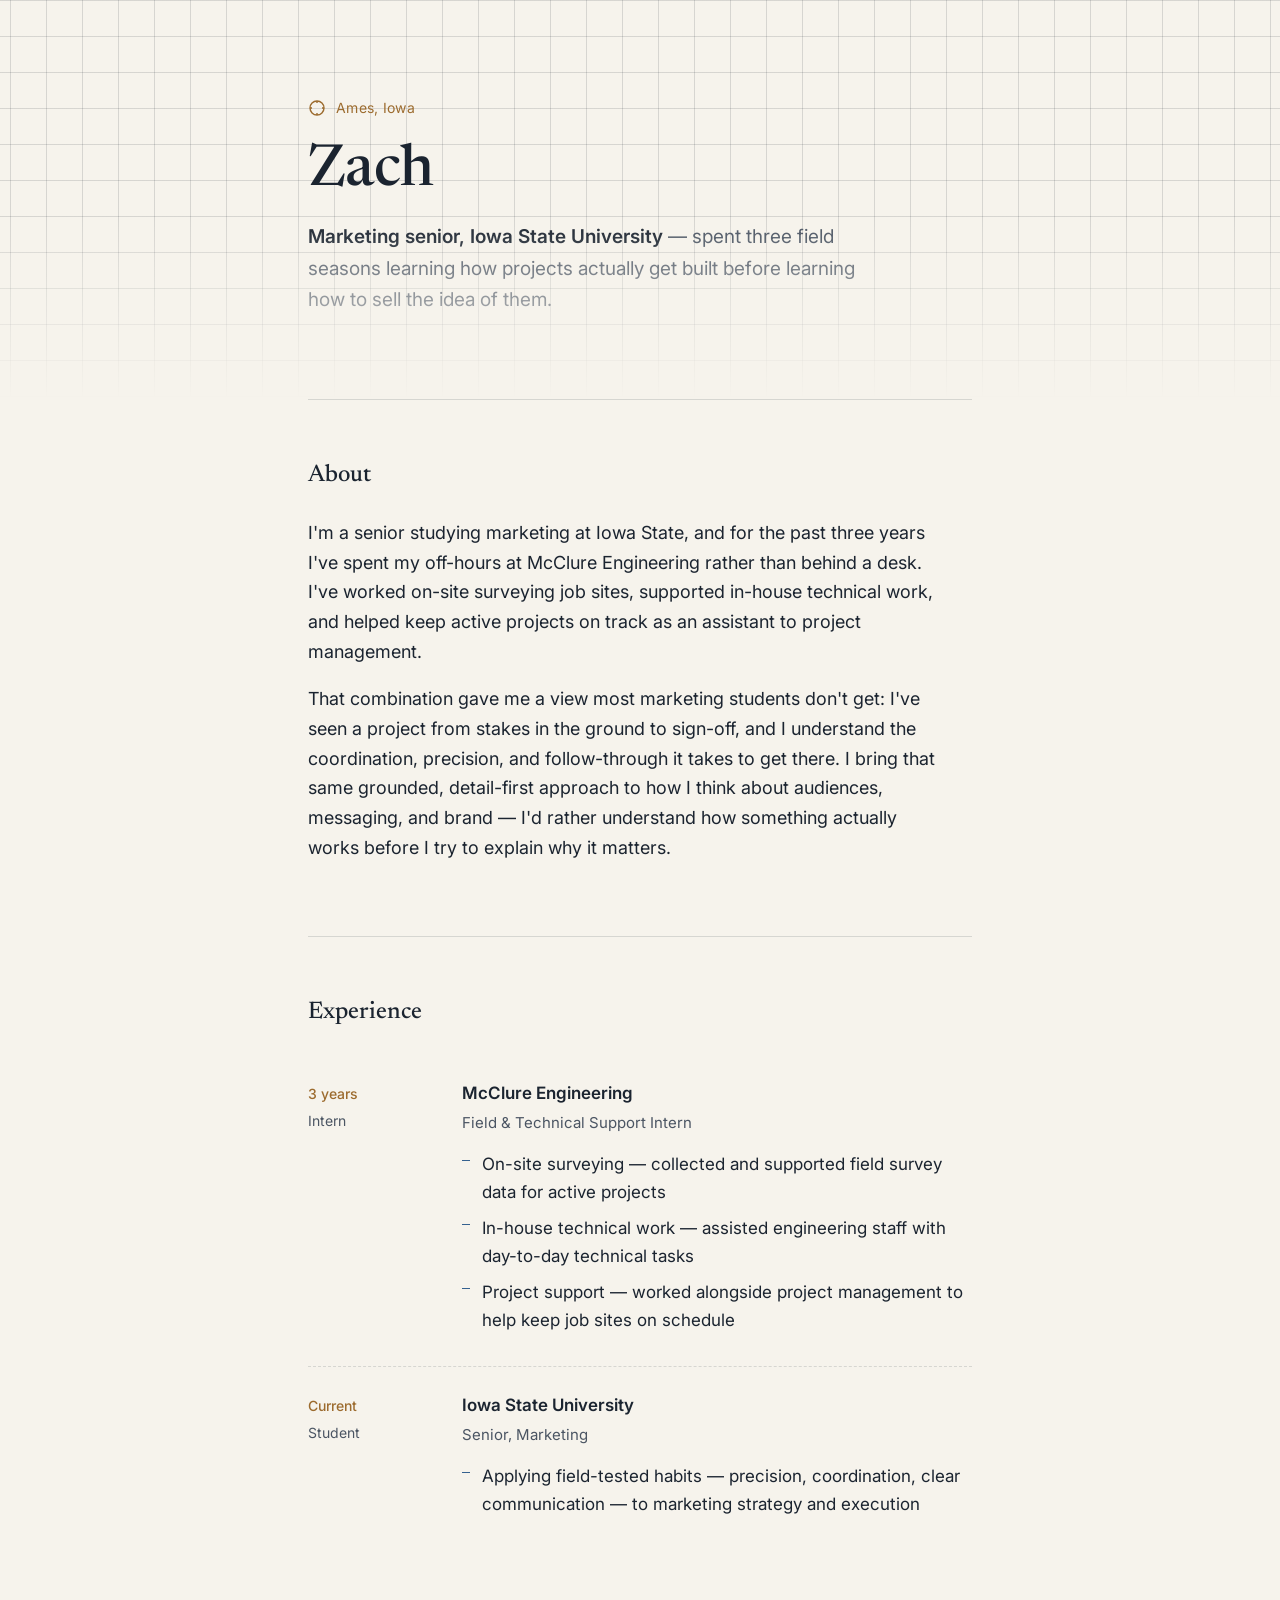
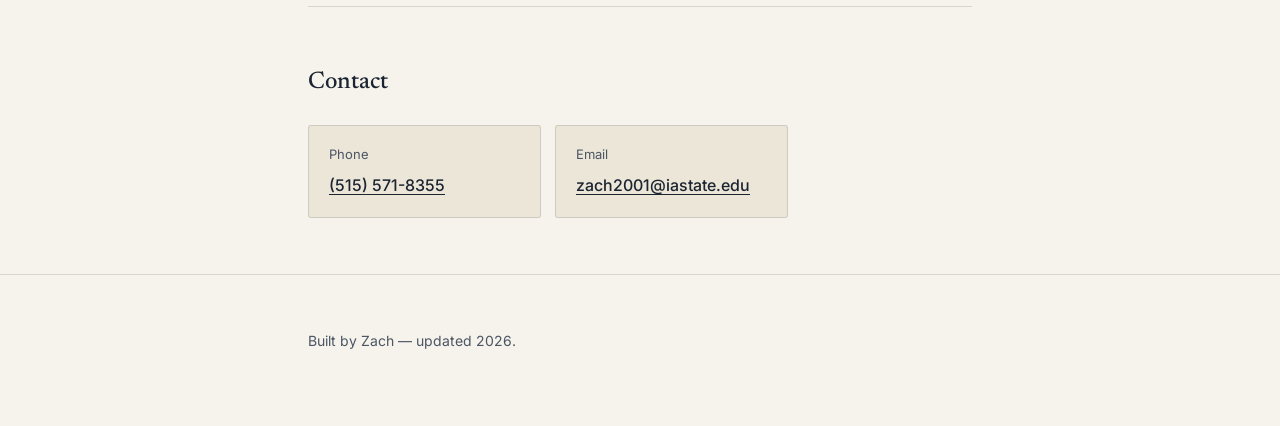
==== index.html @ 4a87618b "Rename Website to index.html" ====
<!DOCTYPE html>
<html lang="en">
<head>
<meta charset="UTF-8">
<meta name="viewport" content="width=device-width, initial-scale=1.0">
<title>Zach — Marketing, Iowa State University</title>
<link rel="preconnect" href="https://fonts.googleapis.com">
<link rel="preconnect" href="https://fonts.gstatic.com" crossorigin>
<link href="https://fonts.googleapis.com/css2?family=Newsreader:ital,opsz,wght@0,6..72,400;0,6..72,500;0,6..72,600;1,6..72,400&family=Inter:wght@400;500;600&display=swap" rel="stylesheet">
<style>
  :root {
    --paper: #F6F3EC;
    --panel: #ECE6D8;
    --ink: #1B2430;
    --ink-soft: #4B5563;
    --line: #35618F;
    --brass: #9C6B2E;
    --rule: rgba(27, 36, 48, 0.14);
  }

  * { box-sizing: border-box; }

  html { scroll-behavior: smooth; }

  body {
    margin: 0;
    background: var(--paper);
    color: var(--ink);
    font-family: 'Inter', -apple-system, sans-serif;
    font-size: 17px;
    line-height: 1.65;
    -webkit-font-smoothing: antialiased;
  }

  a { color: var(--line); text-decoration-thickness: 1px; text-underline-offset: 3px; }
  a:hover { color: var(--brass); }
  a:focus-visible, button:focus-visible { outline: 2px solid var(--line); outline-offset: 3px; }

  .wrap {
    max-width: 720px;
    margin: 0 auto;
    padding: 0 28px;
  }

  /* ---------- Hero ---------- */
  header.hero {
    position: relative;
    background-image:
      linear-gradient(var(--rule) 1px, transparent 1px),
      linear-gradient(90deg, var(--rule) 1px, transparent 1px);
    background-size: 36px 36px;
    background-position: center top;
    -webkit-mask-image: linear-gradient(to bottom, black 55%, transparent 100%);
            mask-image: linear-gradient(to bottom, black 55%, transparent 100%);
  }

  .hero-content {
    max-width: 720px;
    margin: 0 auto;
    padding: 96px 28px 84px;
    position: relative;
  }

  .eyebrow-mark {
    display: flex;
    align-items: center;
    gap: 10px;
    font-size: 14px;
    color: var(--brass);
    margin-bottom: 22px;
    letter-spacing: 0.02em;
  }

  .eyebrow-mark svg { flex-shrink: 0; }

  h1 {
    font-family: 'Newsreader', Georgia, serif;
    font-weight: 500;
    font-size: clamp(2.6rem, 6vw, 3.6rem);
    line-height: 1.08;
    margin: 0 0 18px;
    letter-spacing: -0.01em;
  }

  .role-line {
    font-size: 19px;
    color: var(--ink-soft);
    max-width: 46ch;
    margin: 0;
  }

  .role-line strong { color: var(--ink); font-weight: 600; }

  /* ---------- Sections ---------- */
  section { padding: 56px 0; border-top: 1px solid var(--rule); }

  h2 {
    font-family: 'Newsreader', Georgia, serif;
    font-weight: 500;
    font-size: 1.5rem;
    margin: 0 0 22px;
  }

  p.lede {
    font-size: 18px;
    color: var(--ink);
    max-width: 58ch;
  }

  /* ---------- Experience ---------- */
  .role-block {
    display: grid;
    grid-template-columns: 130px 1fr;
    gap: 24px;
    padding: 24px 0;
  }

  .role-block + .role-block { border-top: 1px dashed var(--rule); }

  .role-meta {
    font-size: 14px;
    color: var(--ink-soft);
    padding-top: 3px;
  }

  .role-meta .years { display: block; color: var(--brass); font-weight: 500; margin-bottom: 4px; }

  .role-title { font-weight: 600; font-size: 17px; margin: 0 0 4px; }
  .role-org { color: var(--ink-soft); margin: 0 0 14px; font-size: 15px; }

  .role-list {
    margin: 0;
    padding: 0;
    list-style: none;
  }

  .role-list li {
    position: relative;
    padding-left: 20px;
    margin-bottom: 8px;
    color: var(--ink);
  }

  .role-list li::before {
    content: "";
    position: absolute;
    left: 0;
    top: 10px;
    width: 8px;
    height: 1px;
    background: var(--line);
  }

  @media (max-width: 560px) {
    .role-block { grid-template-columns: 1fr; gap: 6px; }
  }

  /* ---------- Contact ---------- */
  .contact-grid {
    display: grid;
    grid-template-columns: repeat(2, minmax(0, 1fr));
    gap: 14px;
    max-width: 480px;
  }

  .contact-card {
    border: 1px solid var(--rule);
    background: var(--panel);
    padding: 18px 20px;
    border-radius: 3px;
  }

  .contact-card .k {
    display: block;
    font-size: 13px;
    color: var(--ink-soft);
    margin-bottom: 6px;
  }

  .contact-card .v {
    font-size: 16px;
    font-weight: 500;
    color: var(--ink);
    word-break: break-word;
  }

  .contact-card a.v { display: inline-block; }

  @media (max-width: 560px) {
    .contact-grid { grid-template-columns: 1fr; }
  }

  footer {
    padding: 40px 0 60px;
    font-size: 14px;
    color: var(--ink-soft);
    border-top: 1px solid var(--rule);
  }
</style>
</head>
<body>

<header class="hero">
  <div class="hero-content">
    <div class="eyebrow-mark">
      <svg width="18" height="18" viewBox="0 0 18 18" fill="none">
        <circle cx="9" cy="9" r="7" stroke="#9C6B2E" stroke-width="1.4"/>
        <path d="M9 2V4M9 14V16M2 9H4M14 9H16" stroke="#9C6B2E" stroke-width="1.4"/>
      </svg>
      <span>Ames, Iowa</span>
    </div>
    <h1>Zach</h1>
    <p class="role-line"><strong>Marketing senior, Iowa State University</strong> — spent three field seasons learning how projects actually get built before learning how to sell the idea of them.</p>
  </div>
</header>

<div class="wrap">

  <section id="about">
    <h2>About</h2>
    <p class="lede">
      I'm a senior studying marketing at Iowa State, and for the past three years I've spent my off-hours at McClure Engineering rather than behind a desk. I've worked on-site surveying job sites, supported in-house technical work, and helped keep active projects on track as an assistant to project management.
    </p>
    <p class="lede">
      That combination gave me a view most marketing students don't get: I've seen a project from stakes in the ground to sign-off, and I understand the coordination, precision, and follow-through it takes to get there. I bring that same grounded, detail-first approach to how I think about audiences, messaging, and brand — I'd rather understand how something actually works before I try to explain why it matters.
    </p>
  </section>

  <section id="experience">
    <h2>Experience</h2>

    <div class="role-block">
      <div class="role-meta"><span class="years">3 years</span>Intern</div>
      <div>
        <p class="role-title">McClure Engineering</p>
        <p class="role-org">Field &amp; Technical Support Intern</p>
        <ul class="role-list">
          <li>On-site surveying — collected and supported field survey data for active projects</li>
          <li>In-house technical work — assisted engineering staff with day-to-day technical tasks</li>
          <li>Project support — worked alongside project management to help keep job sites on schedule</li>
        </ul>
      </div>
    </div>

    <div class="role-block">
      <div class="role-meta"><span class="years">Current</span>Student</div>
      <div>
        <p class="role-title">Iowa State University</p>
        <p class="role-org">Senior, Marketing</p>
        <ul class="role-list">
          <li>Applying field-tested habits — precision, coordination, clear communication — to marketing strategy and execution</li>
        </ul>
      </div>
    </div>
  </section>

  <section id="contact">
    <h2>Contact</h2>
    <div class="contact-grid">
      <div class="contact-card">
        <span class="k">Phone</span>
        <a class="v" href="tel:+15155718355">(515) 571-8355</a>
      </div>
      <div class="contact-card">
        <span class="k">Email</span>
        <a class="v" href="mailto:zach2001@iastate.edu">zach2001@iastate.edu</a>
      </div>
    </div>
  </section>

</div>

<footer>
  <div class="wrap">
    <p>Built by Zach — updated 2026.</p>
  </div>
</footer>

</body>
</html>
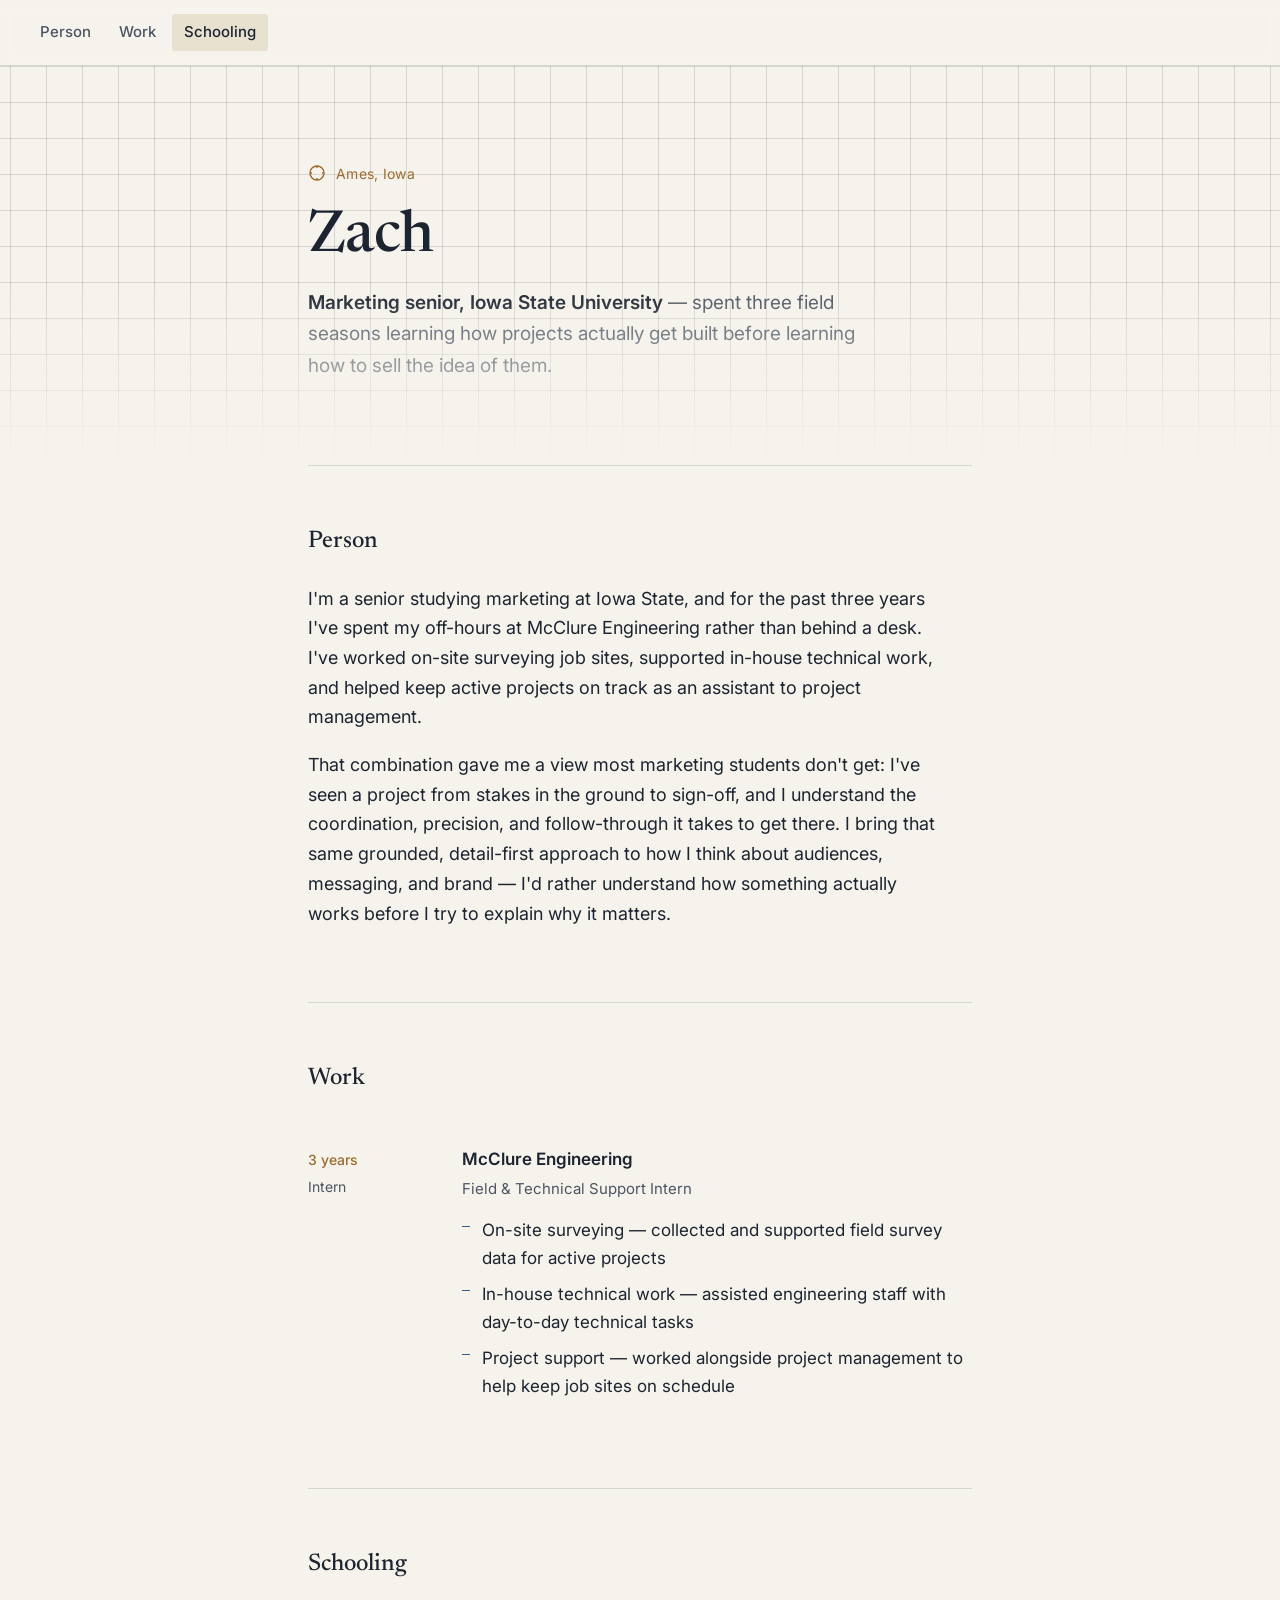
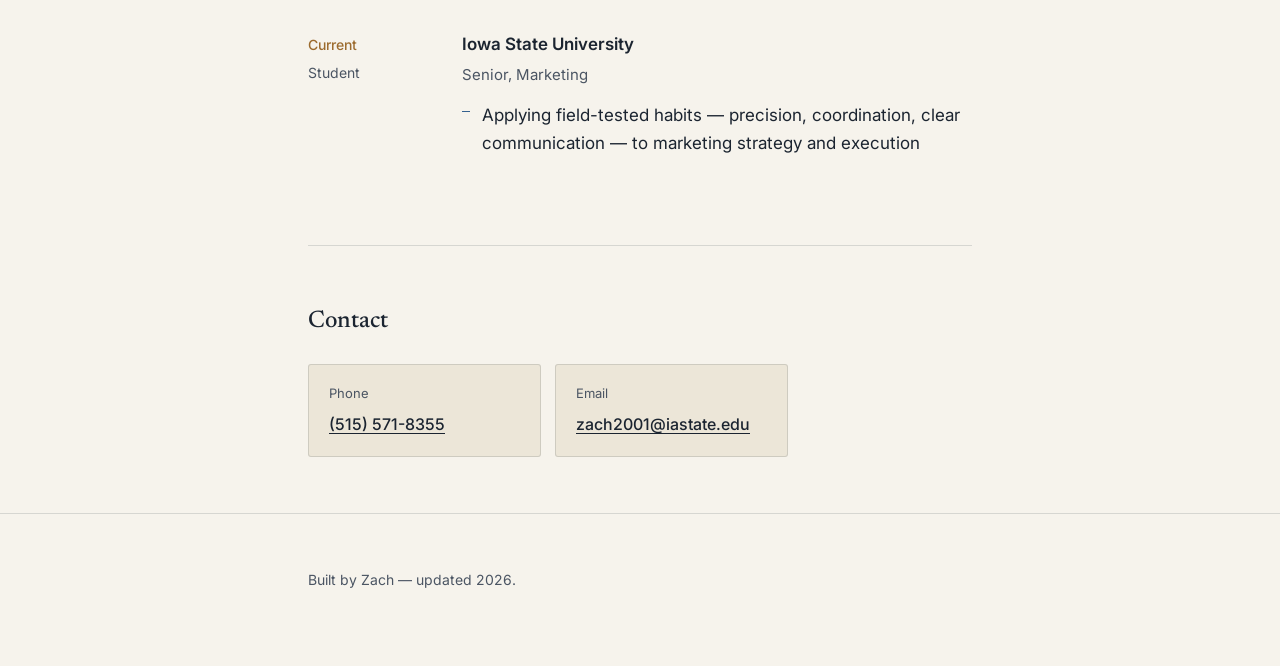
==== commit a1378e1d: "Update index.html" ====
--- a/index.html
+++ b/index.html
@@ -216,8 +216,8 @@
 
 <div class="wrap">
 
-  <section id="about">
-    <h2>About</h2>
+  <section id="person">
+    <h2>Person</h2>
     <p class="lede">
       I'm a senior studying marketing at Iowa State, and for the past three years I've spent my off-hours at McClure Engineering rather than behind a desk. I've worked on-site surveying job sites, supported in-house technical work, and helped keep active projects on track as an assistant to project management.
     </p>
@@ -226,8 +226,8 @@
     </p>
   </section>
 
-  <section id="experience">
-    <h2>Experience</h2>
+  <section id="work">
+    <h2>Work</h2>
 
     <div class="role-block">
       <div class="role-meta"><span class="years">3 years</span>Intern</div>
@@ -241,6 +241,10 @@
         </ul>
       </div>
     </div>
+  </section>
+
+  <section id="schooling">
+    <h2>Schooling</h2>
 
     <div class="role-block">
       <div class="role-meta"><span class="years">Current</span>Student</div>
@@ -276,5 +280,6 @@
   </div>
 </footer>
 
+<script src="nav.js"></script>
 </body>
 </html>
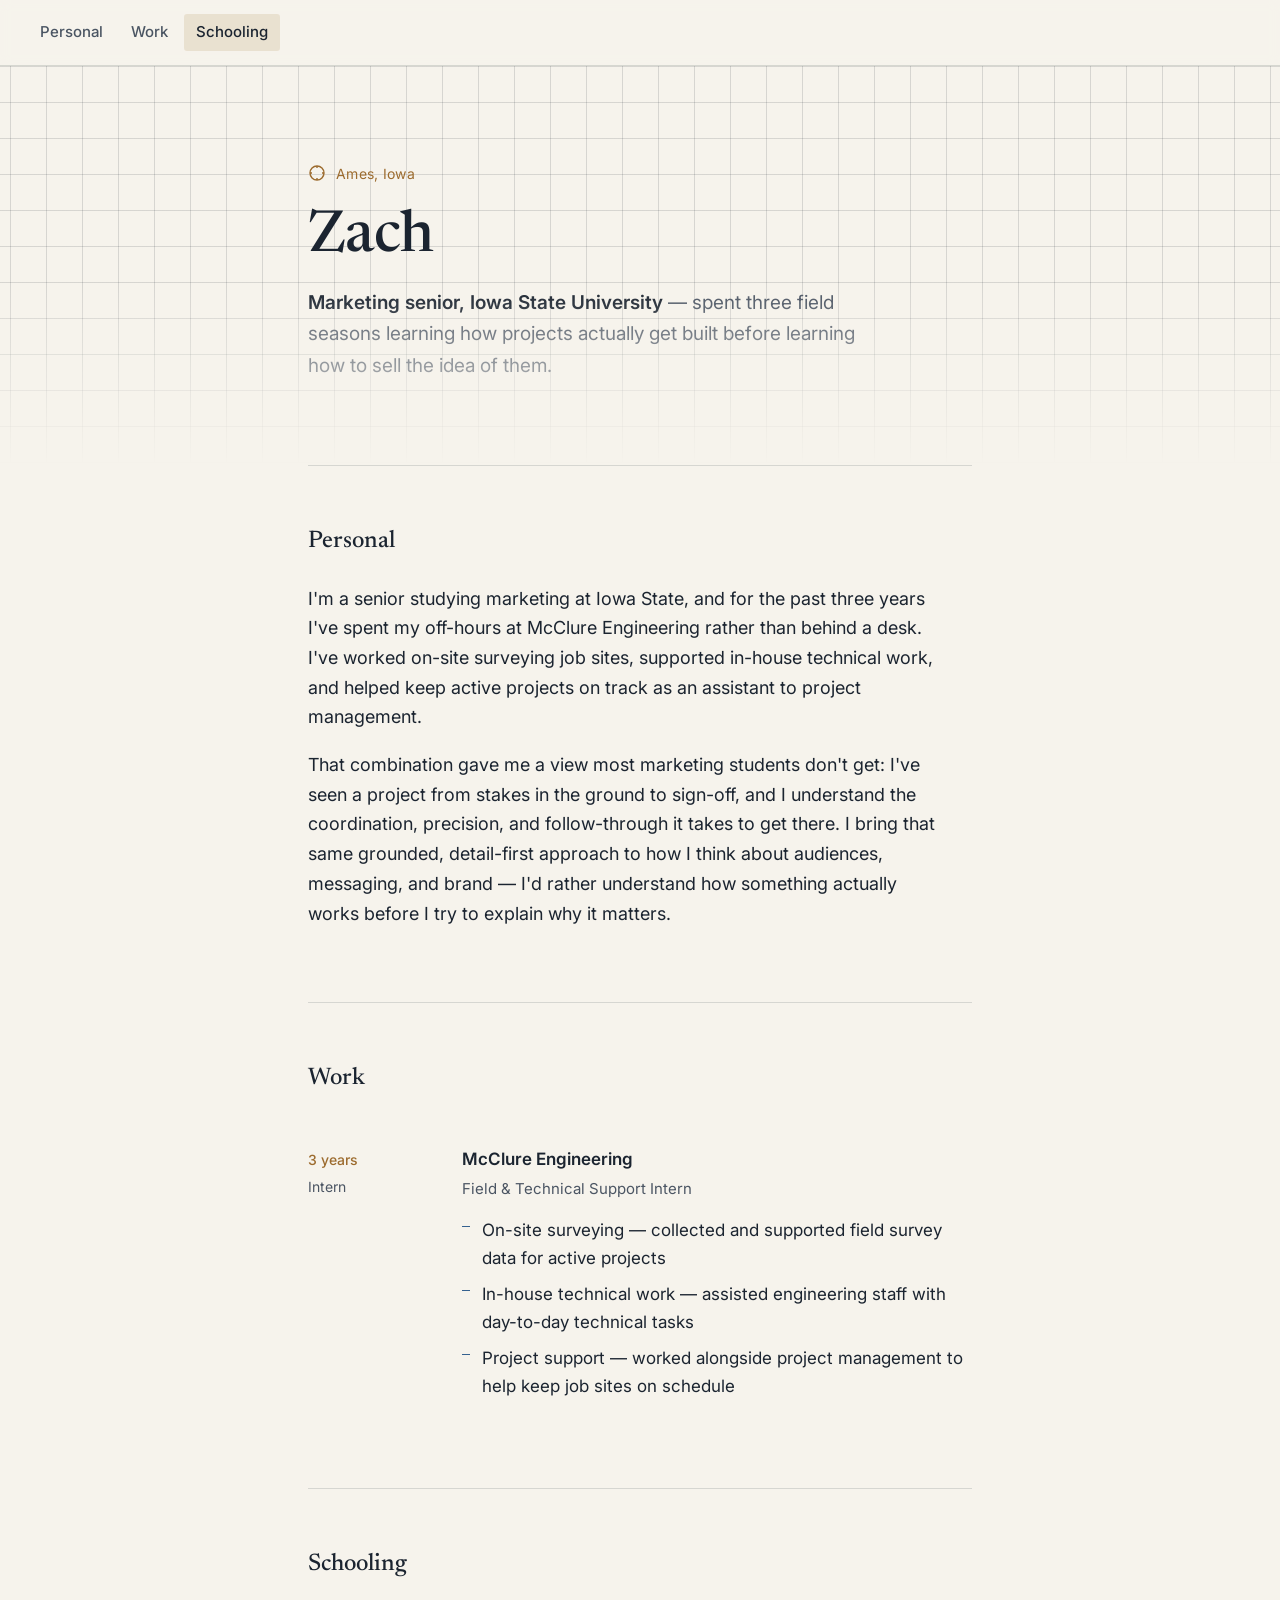
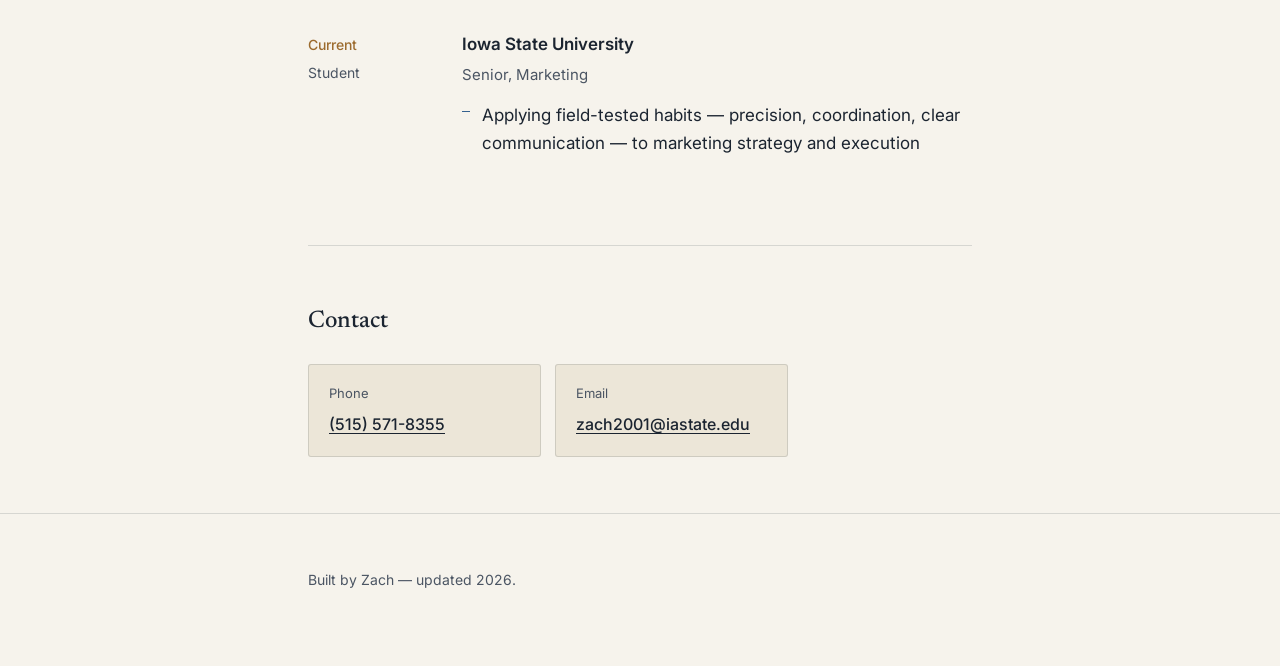
==== commit 3213e37c: "Update index.html" ====
--- a/index.html
+++ b/index.html
@@ -216,8 +216,8 @@
 
 <div class="wrap">
 
-  <section id="person">
-    <h2>Person</h2>
+  <section id="personal">
+    <h2>Personal</h2>
     <p class="lede">
       I'm a senior studying marketing at Iowa State, and for the past three years I've spent my off-hours at McClure Engineering rather than behind a desk. I've worked on-site surveying job sites, supported in-house technical work, and helped keep active projects on track as an assistant to project management.
     </p>
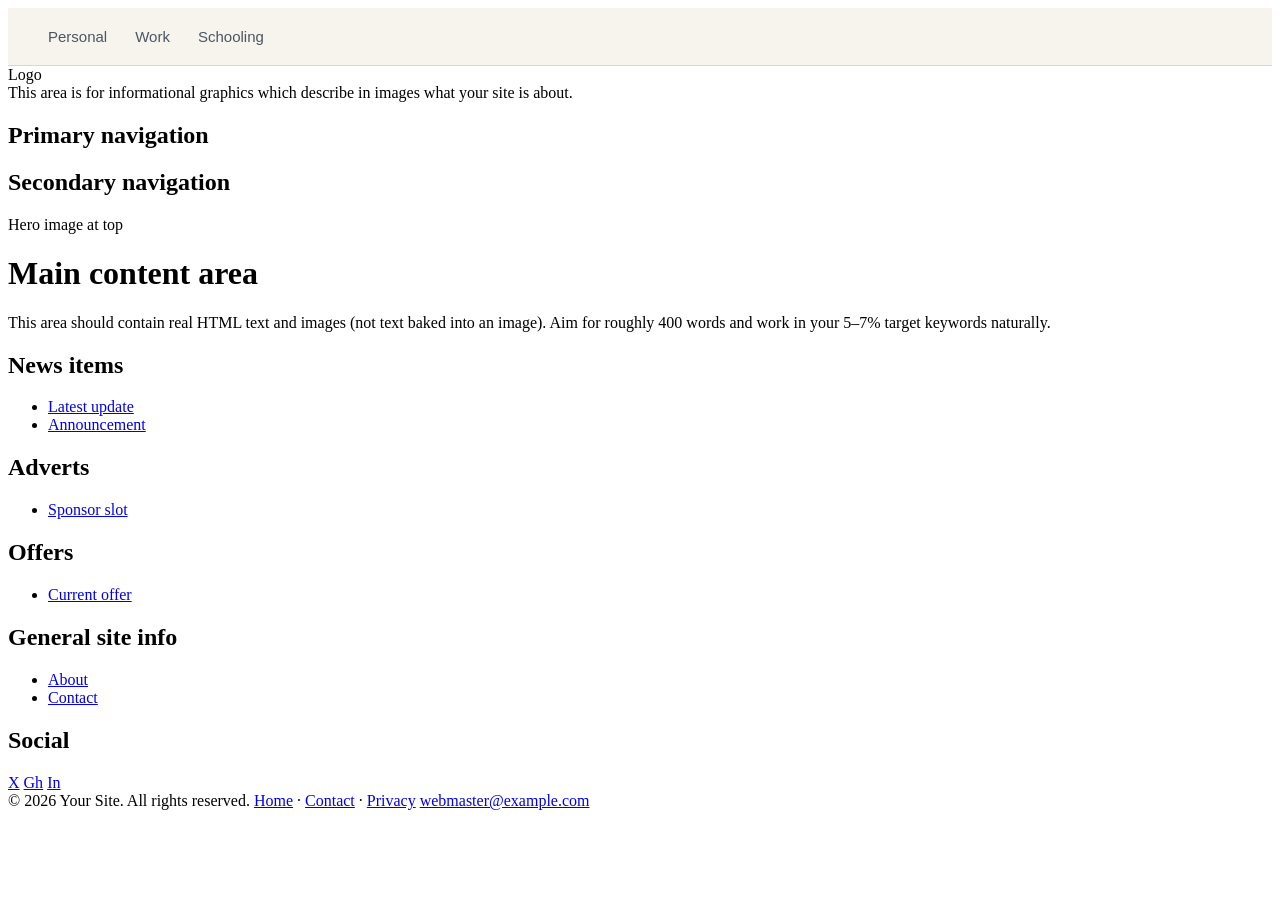
==== commit b2382757: "Update index.html" ====
--- a/index.html
+++ b/index.html
@@ -3,283 +3,90 @@
 <head>
 <meta charset="UTF-8">
 <meta name="viewport" content="width=device-width, initial-scale=1.0">
-<title>Zach — Marketing, Iowa State University</title>
-<link rel="preconnect" href="https://fonts.googleapis.com">
-<link rel="preconnect" href="https://fonts.gstatic.com" crossorigin>
-<link href="https://fonts.googleapis.com/css2?family=Newsreader:ital,opsz,wght@0,6..72,400;0,6..72,500;0,6..72,600;1,6..72,400&family=Inter:wght@400;500;600&display=swap" rel="stylesheet">
-<style>
-  :root {
-    --paper: #F6F3EC;
-    --panel: #ECE6D8;
-    --ink: #1B2430;
-    --ink-soft: #4B5563;
-    --line: #35618F;
-    --brass: #9C6B2E;
-    --rule: rgba(27, 36, 48, 0.14);
-  }
-
-  * { box-sizing: border-box; }
-
-  html { scroll-behavior: smooth; }
-
-  body {
-    margin: 0;
-    background: var(--paper);
-    color: var(--ink);
-    font-family: 'Inter', -apple-system, sans-serif;
-    font-size: 17px;
-    line-height: 1.65;
-    -webkit-font-smoothing: antialiased;
-  }
-
-  a { color: var(--line); text-decoration-thickness: 1px; text-underline-offset: 3px; }
-  a:hover { color: var(--brass); }
-  a:focus-visible, button:focus-visible { outline: 2px solid var(--line); outline-offset: 3px; }
-
-  .wrap {
-    max-width: 720px;
-    margin: 0 auto;
-    padding: 0 28px;
-  }
-
-  /* ---------- Hero ---------- */
-  header.hero {
-    position: relative;
-    background-image:
-      linear-gradient(var(--rule) 1px, transparent 1px),
-      linear-gradient(90deg, var(--rule) 1px, transparent 1px);
-    background-size: 36px 36px;
-    background-position: center top;
-    -webkit-mask-image: linear-gradient(to bottom, black 55%, transparent 100%);
-            mask-image: linear-gradient(to bottom, black 55%, transparent 100%);
-  }
-
-  .hero-content {
-    max-width: 720px;
-    margin: 0 auto;
-    padding: 96px 28px 84px;
-    position: relative;
-  }
-
-  .eyebrow-mark {
-    display: flex;
-    align-items: center;
-    gap: 10px;
-    font-size: 14px;
-    color: var(--brass);
-    margin-bottom: 22px;
-    letter-spacing: 0.02em;
-  }
-
-  .eyebrow-mark svg { flex-shrink: 0; }
-
-  h1 {
-    font-family: 'Newsreader', Georgia, serif;
-    font-weight: 500;
-    font-size: clamp(2.6rem, 6vw, 3.6rem);
-    line-height: 1.08;
-    margin: 0 0 18px;
-    letter-spacing: -0.01em;
-  }
-
-  .role-line {
-    font-size: 19px;
-    color: var(--ink-soft);
-    max-width: 46ch;
-    margin: 0;
-  }
-
-  .role-line strong { color: var(--ink); font-weight: 600; }
-
-  /* ---------- Sections ---------- */
-  section { padding: 56px 0; border-top: 1px solid var(--rule); }
-
-  h2 {
-    font-family: 'Newsreader', Georgia, serif;
-    font-weight: 500;
-    font-size: 1.5rem;
-    margin: 0 0 22px;
-  }
-
-  p.lede {
-    font-size: 18px;
-    color: var(--ink);
-    max-width: 58ch;
-  }
-
-  /* ---------- Experience ---------- */
-  .role-block {
-    display: grid;
-    grid-template-columns: 130px 1fr;
-    gap: 24px;
-    padding: 24px 0;
-  }
-
-  .role-block + .role-block { border-top: 1px dashed var(--rule); }
-
-  .role-meta {
-    font-size: 14px;
-    color: var(--ink-soft);
-    padding-top: 3px;
-  }
-
-  .role-meta .years { display: block; color: var(--brass); font-weight: 500; margin-bottom: 4px; }
-
-  .role-title { font-weight: 600; font-size: 17px; margin: 0 0 4px; }
-  .role-org { color: var(--ink-soft); margin: 0 0 14px; font-size: 15px; }
-
-  .role-list {
-    margin: 0;
-    padding: 0;
-    list-style: none;
-  }
-
-  .role-list li {
-    position: relative;
-    padding-left: 20px;
-    margin-bottom: 8px;
-    color: var(--ink);
-  }
-
-  .role-list li::before {
-    content: "";
-    position: absolute;
-    left: 0;
-    top: 10px;
-    width: 8px;
-    height: 1px;
-    background: var(--line);
-  }
-
-  @media (max-width: 560px) {
-    .role-block { grid-template-columns: 1fr; gap: 6px; }
-  }
-
-  /* ---------- Contact ---------- */
-  .contact-grid {
-    display: grid;
-    grid-template-columns: repeat(2, minmax(0, 1fr));
-    gap: 14px;
-    max-width: 480px;
-  }
-
-  .contact-card {
-    border: 1px solid var(--rule);
-    background: var(--panel);
-    padding: 18px 20px;
-    border-radius: 3px;
-  }
-
-  .contact-card .k {
-    display: block;
-    font-size: 13px;
-    color: var(--ink-soft);
-    margin-bottom: 6px;
-  }
-
-  .contact-card .v {
-    font-size: 16px;
-    font-weight: 500;
-    color: var(--ink);
-    word-break: break-word;
-  }
-
-  .contact-card a.v { display: inline-block; }
-
-  @media (max-width: 560px) {
-    .contact-grid { grid-template-columns: 1fr; }
-  }
-
-  footer {
-    padding: 40px 0 60px;
-    font-size: 14px;
-    color: var(--ink-soft);
-    border-top: 1px solid var(--rule);
-  }
-</style>
+<title>Home</title>
+<link rel="stylesheet" href="style.css">
 </head>
 <body>
 
-<header class="hero">
-  <div class="hero-content">
-    <div class="eyebrow-mark">
-      <svg width="18" height="18" viewBox="0 0 18 18" fill="none">
-        <circle cx="9" cy="9" r="7" stroke="#9C6B2E" stroke-width="1.4"/>
-        <path d="M9 2V4M9 14V16M2 9H4M14 9H16" stroke="#9C6B2E" stroke-width="1.4"/>
-      </svg>
-      <span>Ames, Iowa</span>
+<div class="page-frame">
+  <div class="layout">
+
+    <header class="site-header">
+      <div class="logo">Logo</div>
+      <div class="info-graphic">
+        This area is for informational graphics which describe in images what your site is about.
+      </div>
+    </header>
+
+    <nav class="primary-nav" data-nav="primary" aria-label="Primary"></nav>
+    <nav class="secondary-nav" data-nav="secondary" aria-label="Secondary"></nav>
+
+    <div class="content-row">
+
+      <aside class="nav-rail">
+        <h2>Primary navigation</h2>
+        <nav data-nav="rail-primary" aria-label="Primary, sidebar"></nav>
+        <h2>Secondary navigation</h2>
+        <nav data-nav="rail-secondary" aria-label="Secondary, sidebar"></nav>
+      </aside>
+
+      <main class="main-content">
+        <div class="hero-image">Hero image at top</div>
+        <h1>Main content area</h1>
+        <p>
+          This area should contain real HTML text and images (not text baked
+          into an image). Aim for roughly 400 words and work in your
+          5&ndash;7% target keywords naturally.
+        </p>
+      </main>
+
+      <aside class="sticky-rail">
+        <section>
+          <h2>News items</h2>
+          <ul>
+            <li><a href="#">Latest update</a></li>
+            <li><a href="#">Announcement</a></li>
+          </ul>
+        </section>
+        <section>
+          <h2>Adverts</h2>
+          <ul><li><a href="#">Sponsor slot</a></li></ul>
+        </section>
+        <section>
+          <h2>Offers</h2>
+          <ul><li><a href="#">Current offer</a></li></ul>
+        </section>
+        <section>
+          <h2>General site info</h2>
+          <ul>
+            <li><a href="about.html">About</a></li>
+            <li><a href="contact.html">Contact</a></li>
+          </ul>
+        </section>
+        <section>
+          <h2>Social</h2>
+          <div class="social-icons">
+            <a href="#" aria-label="Twitter/X">X</a>
+            <a href="#" aria-label="GitHub">Gh</a>
+            <a href="#" aria-label="LinkedIn">In</a>
+          </div>
+        </section>
+      </aside>
+
     </div>
-    <h1>Zach</h1>
-    <p class="role-line"><strong>Marketing senior, Iowa State University</strong> — spent three field seasons learning how projects actually get built before learning how to sell the idea of them.</p>
+
+    <footer class="site-footer">
+      <span>&copy; <span id="year"></span> Your Site. All rights reserved.</span>
+      <span><a href="index.html">Home</a> &middot; <a href="contact.html">Contact</a> &middot; <a href="privacy.html">Privacy</a></span>
+      <span><a href="mailto:webmaster@example.com">webmaster@example.com</a></span>
+    </footer>
+
   </div>
-</header>
-
-<div class="wrap">
-
-  <section id="personal">
-    <h2>Personal</h2>
-    <p class="lede">
-      I'm a senior studying marketing at Iowa State, and for the past three years I've spent my off-hours at McClure Engineering rather than behind a desk. I've worked on-site surveying job sites, supported in-house technical work, and helped keep active projects on track as an assistant to project management.
-    </p>
-    <p class="lede">
-      That combination gave me a view most marketing students don't get: I've seen a project from stakes in the ground to sign-off, and I understand the coordination, precision, and follow-through it takes to get there. I bring that same grounded, detail-first approach to how I think about audiences, messaging, and brand — I'd rather understand how something actually works before I try to explain why it matters.
-    </p>
-  </section>
-
-  <section id="work">
-    <h2>Work</h2>
-
-    <div class="role-block">
-      <div class="role-meta"><span class="years">3 years</span>Intern</div>
-      <div>
-        <p class="role-title">McClure Engineering</p>
-        <p class="role-org">Field &amp; Technical Support Intern</p>
-        <ul class="role-list">
-          <li>On-site surveying — collected and supported field survey data for active projects</li>
-          <li>In-house technical work — assisted engineering staff with day-to-day technical tasks</li>
-          <li>Project support — worked alongside project management to help keep job sites on schedule</li>
-        </ul>
-      </div>
-    </div>
-  </section>
-
-  <section id="schooling">
-    <h2>Schooling</h2>
-
-    <div class="role-block">
-      <div class="role-meta"><span class="years">Current</span>Student</div>
-      <div>
-        <p class="role-title">Iowa State University</p>
-        <p class="role-org">Senior, Marketing</p>
-        <ul class="role-list">
-          <li>Applying field-tested habits — precision, coordination, clear communication — to marketing strategy and execution</li>
-        </ul>
-      </div>
-    </div>
-  </section>
-
-  <section id="contact">
-    <h2>Contact</h2>
-    <div class="contact-grid">
-      <div class="contact-card">
-        <span class="k">Phone</span>
-        <a class="v" href="tel:+15155718355">(515) 571-8355</a>
-      </div>
-      <div class="contact-card">
-        <span class="k">Email</span>
-        <a class="v" href="mailto:zach2001@iastate.edu">zach2001@iastate.edu</a>
-      </div>
-    </div>
-  </section>
-
 </div>
 
-<footer>
-  <div class="wrap">
-    <p>Built by Zach — updated 2026.</p>
-  </div>
-</footer>
-
 <script src="nav.js"></script>
+<script>
+  document.getElementById("year").textContent = new Date().getFullYear();
+</script>
 </body>
 </html>
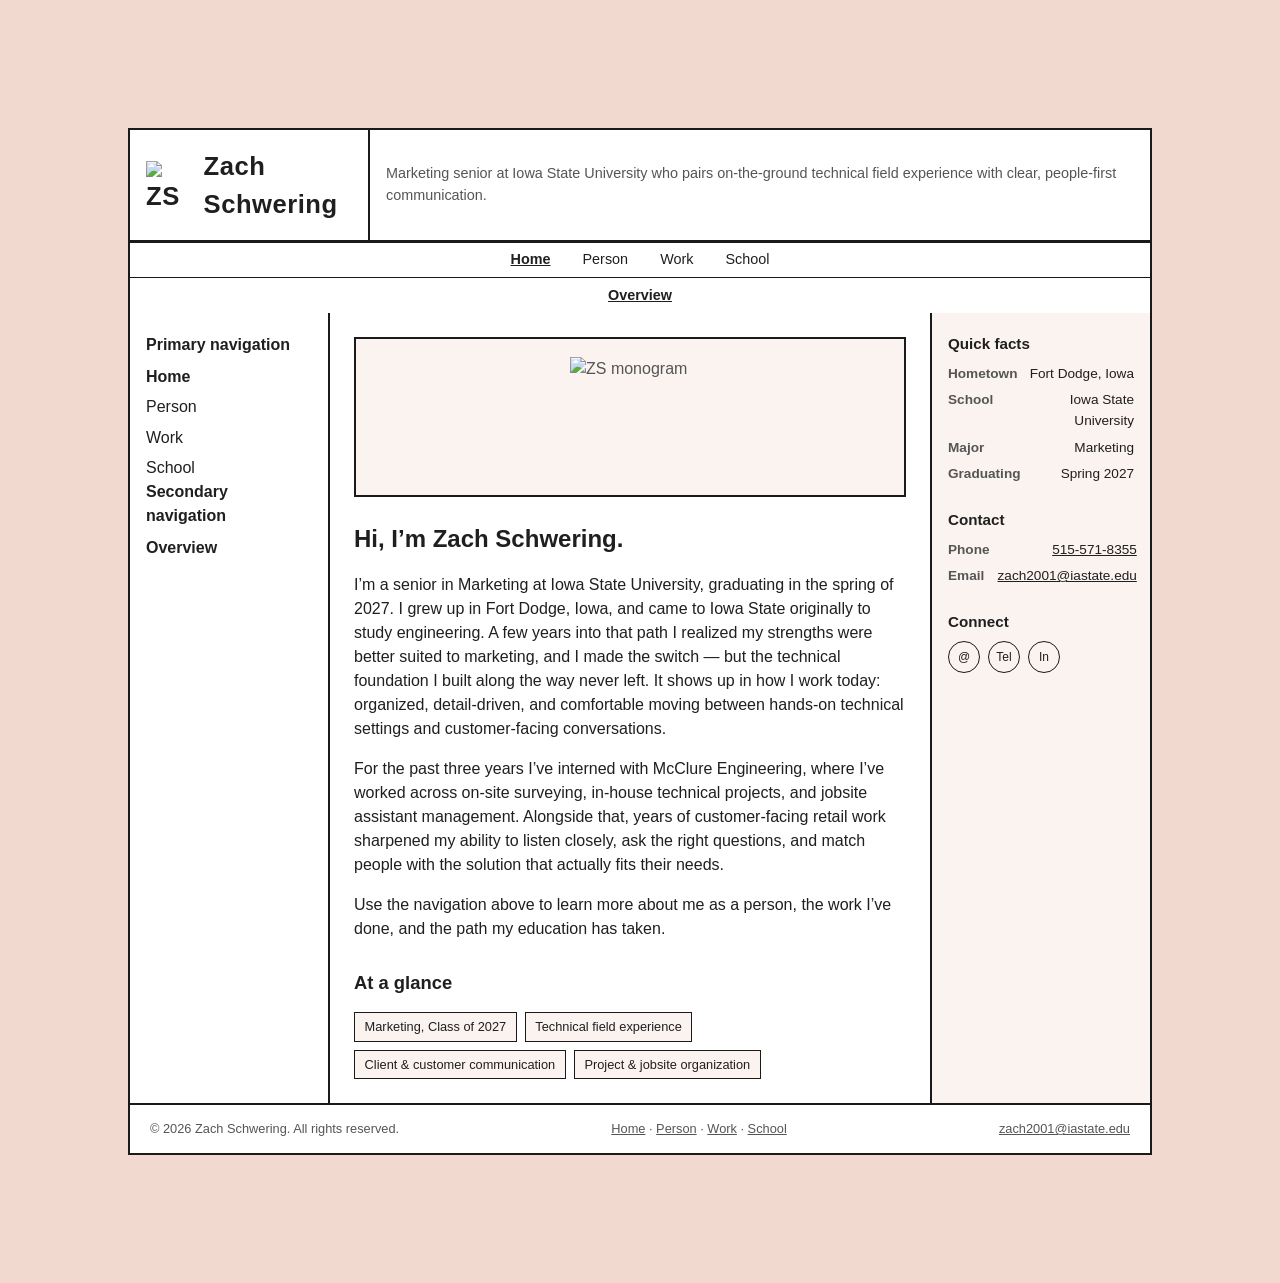
==== commit 6923b68a: "Update index.html" ====
--- a/index.html
+++ b/index.html
@@ -3,7 +3,9 @@
 <head>
 <meta charset="UTF-8">
 <meta name="viewport" content="width=device-width, initial-scale=1.0">
-<title>Home</title>
+<title>Zach Schwering</title>
+<meta name="description" content="Zach Schwering — Marketing senior at Iowa State University with hands-on technical field experience.">
+<link rel="icon" href="assets/zs-monogram.svg" type="image/svg+xml">
 <link rel="stylesheet" href="style.css">
 </head>
 <body>
@@ -12,9 +14,10 @@
   <div class="layout">
 
     <header class="site-header">
-      <div class="logo">Logo</div>
+      <div class="logo"><img src="assets/zs-monogram.svg" alt="ZS monogram logo"> Zach Schwering</div>
       <div class="info-graphic">
-        This area is for informational graphics which describe in images what your site is about.
+        Marketing senior at Iowa State University who pairs on-the-ground
+        technical field experience with clear, people-first communication.
       </div>
     </header>
 
@@ -31,43 +34,63 @@
       </aside>
 
       <main class="main-content">
-        <div class="hero-image">Hero image at top</div>
-        <h1>Main content area</h1>
+        <div class="hero-image"><img src="assets/zs-monogram.svg" alt="ZS monogram"></div>
+
+        <h1>Hi, I&rsquo;m Zach Schwering.</h1>
         <p>
-          This area should contain real HTML text and images (not text baked
-          into an image). Aim for roughly 400 words and work in your
-          5&ndash;7% target keywords naturally.
+          I&rsquo;m a senior in Marketing at Iowa State University, graduating
+          in the spring of 2027. I grew up in Fort Dodge, Iowa, and came to
+          Iowa State originally to study engineering. A few years into that
+          path I realized my strengths were better suited to marketing, and
+          I made the switch &mdash; but the technical foundation I built along
+          the way never left. It shows up in how I work today: organized,
+          detail-driven, and comfortable moving between hands-on technical
+          settings and customer-facing conversations.
         </p>
+        <p>
+          For the past three years I&rsquo;ve interned with McClure
+          Engineering, where I&rsquo;ve worked across on-site surveying,
+          in-house technical projects, and jobsite assistant management.
+          Alongside that, years of customer-facing retail work sharpened my
+          ability to listen closely, ask the right questions, and match
+          people with the solution that actually fits their needs.
+        </p>
+        <p>
+          Use the navigation above to learn more about me as a person, the
+          work I&rsquo;ve done, and the path my education has taken.
+        </p>
+
+        <h2>At a glance</h2>
+        <ul class="tag-list">
+          <li>Marketing, Class of 2027</li>
+          <li>Technical field experience</li>
+          <li>Client &amp; customer communication</li>
+          <li>Project &amp; jobsite organization</li>
+        </ul>
       </main>
 
       <aside class="sticky-rail">
         <section>
-          <h2>News items</h2>
-          <ul>
-            <li><a href="#">Latest update</a></li>
-            <li><a href="#">Announcement</a></li>
-          </ul>
+          <h2>Quick facts</h2>
+          <dl class="fact-list">
+            <dt>Hometown</dt><dd>Fort Dodge, Iowa</dd>
+            <dt>School</dt><dd>Iowa State University</dd>
+            <dt>Major</dt><dd>Marketing</dd>
+            <dt>Graduating</dt><dd>Spring 2027</dd>
+          </dl>
         </section>
         <section>
-          <h2>Adverts</h2>
-          <ul><li><a href="#">Sponsor slot</a></li></ul>
+          <h2>Contact</h2>
+          <dl class="fact-list">
+            <dt>Phone</dt><dd><a href="tel:+15155718355">515&#8209;571&#8209;8355</a></dd>
+            <dt>Email</dt><dd><a href="mailto:zach2001@iastate.edu">zach2001@iastate.edu</a></dd>
+          </dl>
         </section>
         <section>
-          <h2>Offers</h2>
-          <ul><li><a href="#">Current offer</a></li></ul>
-        </section>
-        <section>
-          <h2>General site info</h2>
-          <ul>
-            <li><a href="about.html">About</a></li>
-            <li><a href="contact.html">Contact</a></li>
-          </ul>
-        </section>
-        <section>
-          <h2>Social</h2>
+          <h2>Connect</h2>
           <div class="social-icons">
-            <a href="#" aria-label="Twitter/X">X</a>
-            <a href="#" aria-label="GitHub">Gh</a>
+            <a href="mailto:zach2001@iastate.edu" aria-label="Email">@</a>
+            <a href="tel:+15155718355" aria-label="Phone">Tel</a>
             <a href="#" aria-label="LinkedIn">In</a>
           </div>
         </section>
@@ -76,9 +99,9 @@
     </div>
 
     <footer class="site-footer">
-      <span>&copy; <span id="year"></span> Your Site. All rights reserved.</span>
-      <span><a href="index.html">Home</a> &middot; <a href="contact.html">Contact</a> &middot; <a href="privacy.html">Privacy</a></span>
-      <span><a href="mailto:webmaster@example.com">webmaster@example.com</a></span>
+      <span>&copy; <span id="year"></span> Zach Schwering. All rights reserved.</span>
+      <span><a href="index.html">Home</a> &middot; <a href="person.html">Person</a> &middot; <a href="work.html">Work</a> &middot; <a href="school.html">School</a></span>
+      <span><a href="mailto:zach2001@iastate.edu">zach2001@iastate.edu</a></span>
     </footer>
 
   </div>
--- a/style.css
+++ b/style.css
@@ -0,0 +1,426 @@
+/* =========================================================
+   Wireframe-style layout
+   - Faded salmon page background
+   - 10% margin on every edge (the "body or background area")
+   - Boxed layout matching: logo/infographic header, primary +
+     secondary nav bars, left nav rail, hero + main content,
+     right "sticky content" rail, footer
+   ========================================================= */
+
+:root {
+  --salmon-bg: #f2d9d0;       /* faded salmon page background */
+  --panel-bg: #ffffff;        /* content boxes */
+  --line: #1a1a1a;            /* wireframe-style black rules */
+  --line-soft: #4a4a4a;
+  --text: #1f1f1f;
+  --text-muted: #555555;
+  --sticky-bg: #faf3f0;
+
+  --edge-margin: 10%;         /* margin on each edge, as requested */
+  --header-h-logo: 110px;
+  --nav-h: 34px;
+}
+
+* {
+  box-sizing: border-box;
+}
+
+html, body {
+  margin: 0;
+  padding: 0;
+}
+
+body {
+  background-color: var(--salmon-bg);
+  color: var(--text);
+  font-family: "Helvetica Neue", Arial, sans-serif;
+  line-height: 1.5;
+  min-height: 100vh;
+}
+
+/* ---------------------------------------------------------
+   Outer frame: 10% margin on every edge. Everything the
+   wireframe labelled "Body or background area" is simply
+   the visible --salmon-bg showing through this margin.
+   --------------------------------------------------------- */
+.page-frame {
+  margin: var(--edge-margin);
+  min-height: 80vh;
+}
+
+/* The bordered wireframe box itself */
+.layout {
+  border: 2px solid var(--line);
+  background: var(--panel-bg);
+  display: flex;
+  flex-direction: column;
+  min-height: 100%;
+}
+
+/* ---------------------------------------------------------
+   Header: logo (left) + informational graphic (right),
+   then primary nav row, then secondary nav row
+   --------------------------------------------------------- */
+.site-header {
+  display: grid;
+  grid-template-columns: 240px 1fr;
+  border-bottom: 2px solid var(--line);
+}
+
+.logo {
+  display: flex;
+  align-items: center;
+  justify-content: center;
+  gap: 0.6rem;
+  border-right: 2px solid var(--line);
+  font-size: 1.6rem;
+  font-weight: 700;
+  letter-spacing: 0.02em;
+  min-height: var(--header-h-logo);
+  padding: 0.5rem 1rem;
+}
+
+.logo img {
+  width: 48px;
+  height: 48px;
+  flex: none;
+}
+
+.info-graphic {
+  display: flex;
+  align-items: center;
+  padding: 0.75rem 1rem;
+  font-size: 0.9rem;
+  color: var(--text-muted);
+}
+
+.primary-nav,
+.secondary-nav {
+  border-top: 1px solid var(--line);
+  min-height: var(--nav-h);
+}
+
+.primary-nav ul,
+.secondary-nav ul {
+  list-style: none;
+  margin: 0;
+  padding: 0;
+  display: flex;
+  justify-content: center;
+  gap: 1.5rem;
+  flex-wrap: wrap;
+}
+
+.primary-nav a,
+.secondary-nav a {
+  display: block;
+  padding: 0.4rem 0.25rem;
+  color: var(--text);
+  text-decoration: none;
+  font-size: 0.9rem;
+}
+
+.primary-nav a:hover,
+.secondary-nav a:hover,
+.primary-nav a:focus-visible,
+.secondary-nav a:focus-visible {
+  text-decoration: underline;
+}
+
+.primary-nav a[aria-current="page"],
+.secondary-nav a[aria-current="page"] {
+  font-weight: 700;
+  text-decoration: underline;
+}
+
+.secondary-nav {
+  font-size: 0.85rem;
+  color: var(--text-muted);
+}
+
+/* ---------------------------------------------------------
+   Body row: left nav rail / main content / sticky rail
+   --------------------------------------------------------- */
+.content-row {
+  display: grid;
+  grid-template-columns: 200px 1fr 220px;
+  flex: 1;
+}
+
+.nav-rail {
+  border-right: 2px solid var(--line);
+  padding: 1.25rem 1rem;
+}
+
+.nav-rail h2 {
+  font-size: 1rem;
+  margin: 0 0 0.5rem;
+}
+
+.nav-rail nav + nav {
+  margin-top: 1.5rem;
+}
+
+.nav-rail ul {
+  list-style: none;
+  margin: 0;
+  padding: 0;
+}
+
+.nav-rail li + li {
+  margin-top: 0.4rem;
+}
+
+.nav-rail a {
+  color: var(--text);
+  text-decoration: none;
+}
+
+.nav-rail a:hover,
+.nav-rail a:focus-visible {
+  text-decoration: underline;
+}
+
+.nav-rail a[aria-current="page"] {
+  font-weight: 700;
+}
+
+/* Main content column */
+.main-content {
+  padding: 1.5rem;
+  min-width: 0; /* allow grid child to shrink */
+}
+
+.hero-image {
+  border: 2px solid var(--line);
+  min-height: 160px;
+  display: flex;
+  align-items: center;
+  justify-content: center;
+  color: var(--text-muted);
+  margin-bottom: 1.5rem;
+  overflow: hidden;
+  background: var(--sticky-bg);
+}
+
+.hero-image img {
+  width: 120px;
+  height: 120px;
+  object-fit: contain;
+}
+
+.main-content h1 {
+  font-size: 1.5rem;
+  margin: 0 0 0.75rem;
+}
+
+.main-content p {
+  max-width: 65ch;
+  color: var(--text);
+}
+
+/* Right sticky rail: news, adverts, offers, site info, social */
+.sticky-rail {
+  border-left: 2px solid var(--line);
+  background: var(--sticky-bg);
+  padding: 1.25rem 1rem;
+}
+
+.sticky-rail section + section {
+  margin-top: 1.5rem;
+}
+
+.sticky-rail h2 {
+  font-size: 0.95rem;
+  margin: 0 0 0.5rem;
+}
+
+.sticky-rail ul {
+  list-style: none;
+  margin: 0;
+  padding: 0;
+  font-size: 0.85rem;
+}
+
+.sticky-rail li + li {
+  margin-top: 0.35rem;
+}
+
+.social-icons {
+  display: flex;
+  gap: 0.5rem;
+  flex-wrap: wrap;
+}
+
+.social-icons a {
+  width: 32px;
+  height: 32px;
+  border: 1px solid var(--line);
+  border-radius: 50%;
+  display: flex;
+  align-items: center;
+  justify-content: center;
+  font-size: 0.75rem;
+  color: var(--text);
+  text-decoration: none;
+}
+
+/* Quick facts / contact list used in the sticky rail */
+.fact-list {
+  display: grid;
+  grid-template-columns: auto 1fr;
+  column-gap: 0.5rem;
+  row-gap: 0.4rem;
+  margin: 0;
+  padding: 0;
+  font-size: 0.85rem;
+}
+
+.fact-list dt {
+  color: var(--text-muted);
+  font-weight: 600;
+  margin: 0;
+}
+
+.fact-list dd {
+  margin: 0;
+  text-align: right;
+}
+
+.fact-list a {
+  color: var(--text);
+}
+
+/* Skill / strength tags */
+.tag-list {
+  display: flex;
+  flex-wrap: wrap;
+  gap: 0.5rem;
+  list-style: none;
+  margin: 1rem 0 0;
+  padding: 0;
+}
+
+.tag-list li {
+  border: 1px solid var(--line);
+  padding: 0.25rem 0.6rem;
+  font-size: 0.8rem;
+  background: var(--sticky-bg);
+}
+
+/* Simple section heading rule used within main content */
+.main-content h2 {
+  font-size: 1.15rem;
+  margin: 1.75rem 0 0.5rem;
+  padding-top: 0.75rem;
+  border-top: 1px solid var(--line-soft);
+}
+
+.main-content h2:first-of-type {
+  border-top: none;
+  padding-top: 0;
+}
+
+.timeline {
+  margin: 0;
+  padding: 0;
+  list-style: none;
+}
+
+.timeline li {
+  padding: 0.6rem 0;
+  border-bottom: 1px solid var(--line-soft);
+}
+
+.timeline li:last-child {
+  border-bottom: none;
+}
+
+.timeline .role {
+  font-weight: 700;
+}
+
+.timeline .meta {
+  display: block;
+  font-size: 0.8rem;
+  color: var(--text-muted);
+}
+
+/* ---------------------------------------------------------
+   Footer
+   --------------------------------------------------------- */
+.site-footer {
+  border-top: 2px solid var(--line);
+  padding: 0.9rem 1.25rem;
+  font-size: 0.8rem;
+  color: var(--text-muted);
+  display: flex;
+  justify-content: space-between;
+  flex-wrap: wrap;
+  gap: 0.5rem;
+}
+
+.site-footer a {
+  color: var(--text-muted);
+}
+
+/* ---------------------------------------------------------
+   Mobile nav toggle (used by nav.js)
+   --------------------------------------------------------- */
+.nav-toggle {
+  display: none;
+  border: 1px solid var(--line);
+  background: var(--panel-bg);
+  padding: 0.4rem 0.75rem;
+  font-size: 0.9rem;
+  cursor: pointer;
+}
+
+/* ---------------------------------------------------------
+   Responsive: collapse the three-column layout on narrow
+   screens, stack the header, and turn nav lists into a
+   toggled mobile menu (see nav.js for the toggle behavior)
+   --------------------------------------------------------- */
+@media (max-width: 900px) {
+  :root {
+    --edge-margin: 4%;
+  }
+
+  .content-row {
+    grid-template-columns: 1fr;
+  }
+
+  .nav-rail,
+  .sticky-rail {
+    border-right: none;
+    border-left: none;
+    border-top: 2px solid var(--line);
+  }
+
+  .site-header {
+    grid-template-columns: 1fr;
+  }
+
+  .logo {
+    border-right: none;
+    border-bottom: 2px solid var(--line);
+  }
+
+  .nav-toggle {
+    display: block;
+    margin: 0.5rem auto;
+  }
+
+  .primary-nav ul,
+  .secondary-nav ul {
+    display: none;
+    flex-direction: column;
+    align-items: center;
+    padding: 0.5rem 0;
+  }
+
+  .primary-nav.is-open ul,
+  .secondary-nav.is-open ul {
+    display: flex;
+  }
+}
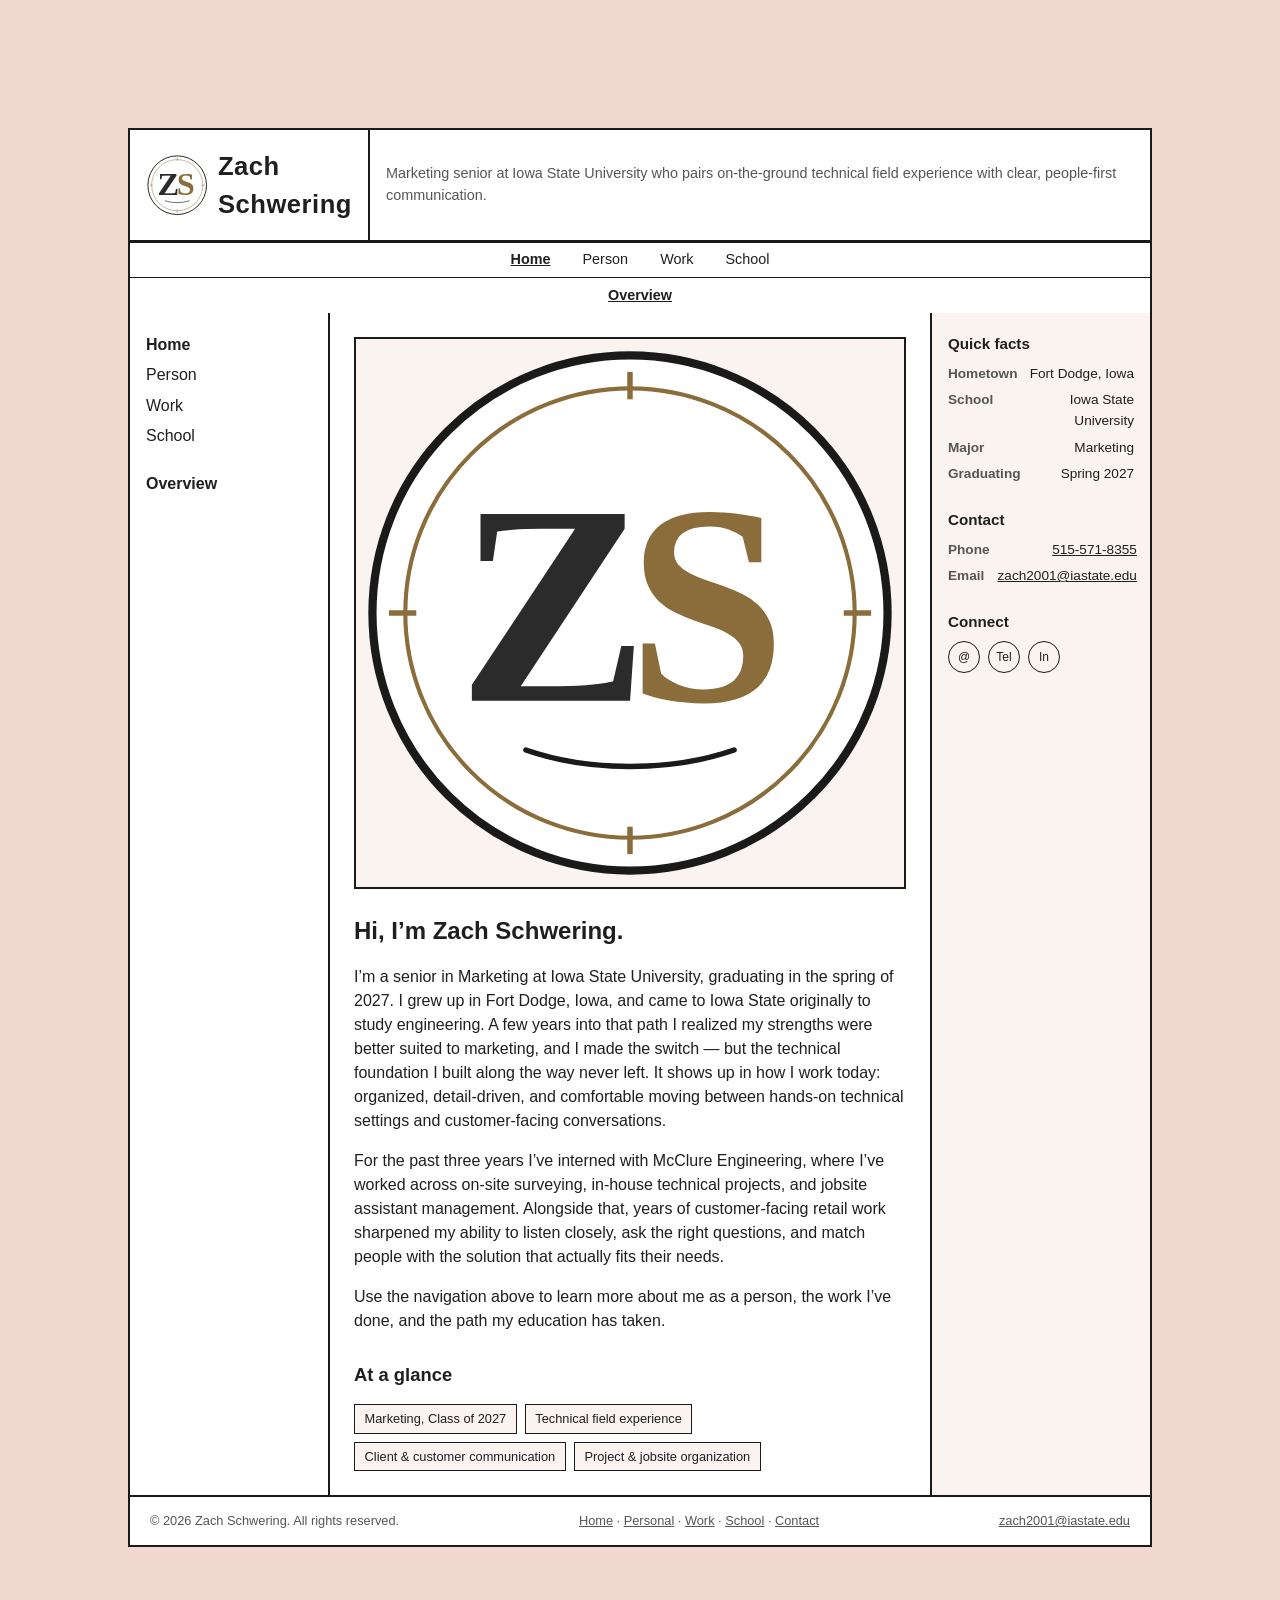
==== commit 178a428b: "Update index.html" ====
--- a/index.html
+++ b/index.html
@@ -5,8 +5,8 @@
 <meta name="viewport" content="width=device-width, initial-scale=1.0">
 <title>Zach Schwering</title>
 <meta name="description" content="Zach Schwering — Marketing senior at Iowa State University with hands-on technical field experience.">
-<link rel="icon" href="assets/zs-monogram.svg" type="image/svg+xml">
-<link rel="stylesheet" href="style.css">
+<link rel="icon" href="./assets/zs-monogram.svg" type="image/svg+xml">
+<link rel="stylesheet" href="./style.css">
 </head>
 <body>
 
@@ -14,7 +14,7 @@
   <div class="layout">
 
     <header class="site-header">
-      <div class="logo"><img src="assets/zs-monogram.svg" alt="ZS monogram logo"> Zach Schwering</div>
+      <div class="logo"><svg class="logo-mark" viewBox="0 0 200 200" role="img" aria-label="ZS monogram logo" xmlns="http://www.w3.org/2000/svg"><circle cx="100" cy="100" r="94" fill="#ffffff" stroke="#1a1a1a" stroke-width="3"/><circle cx="100" cy="100" r="82" fill="none" stroke="#8a6d3b" stroke-width="1.5"/><line x1="100" y1="12" x2="100" y2="22" stroke="#8a6d3b" stroke-width="2"/><line x1="100" y1="178" x2="100" y2="188" stroke="#8a6d3b" stroke-width="2"/><line x1="12" y1="100" x2="22" y2="100" stroke="#8a6d3b" stroke-width="2"/><line x1="178" y1="100" x2="188" y2="100" stroke="#8a6d3b" stroke-width="2"/><text x="72" y="132" font-family="Georgia, 'Times New Roman', serif" font-size="104" font-weight="700" fill="#1a1a1a" opacity="0.92" text-anchor="middle">Z</text><text x="128" y="132" font-family="Georgia, 'Times New Roman', serif" font-size="104" font-weight="700" fill="#8a6d3b" text-anchor="middle">S</text><path d="M62,150 C85,158 115,158 138,150" fill="none" stroke="#1a1a1a" stroke-width="2" stroke-linecap="round"/></svg> Zach Schwering</div>
       <div class="info-graphic">
         Marketing senior at Iowa State University who pairs on-the-ground
         technical field experience with clear, people-first communication.
@@ -27,14 +27,12 @@
     <div class="content-row">
 
       <aside class="nav-rail">
-        <h2>Primary navigation</h2>
         <nav data-nav="rail-primary" aria-label="Primary, sidebar"></nav>
-        <h2>Secondary navigation</h2>
         <nav data-nav="rail-secondary" aria-label="Secondary, sidebar"></nav>
       </aside>
 
       <main class="main-content">
-        <div class="hero-image"><img src="assets/zs-monogram.svg" alt="ZS monogram"></div>
+        <div class="hero-image"><svg class="hero-mark" viewBox="0 0 200 200" role="img" aria-label="ZS monogram" xmlns="http://www.w3.org/2000/svg"><circle cx="100" cy="100" r="94" fill="#ffffff" stroke="#1a1a1a" stroke-width="3"/><circle cx="100" cy="100" r="82" fill="none" stroke="#8a6d3b" stroke-width="1.5"/><line x1="100" y1="12" x2="100" y2="22" stroke="#8a6d3b" stroke-width="2"/><line x1="100" y1="178" x2="100" y2="188" stroke="#8a6d3b" stroke-width="2"/><line x1="12" y1="100" x2="22" y2="100" stroke="#8a6d3b" stroke-width="2"/><line x1="178" y1="100" x2="188" y2="100" stroke="#8a6d3b" stroke-width="2"/><text x="72" y="132" font-family="Georgia, 'Times New Roman', serif" font-size="104" font-weight="700" fill="#1a1a1a" opacity="0.92" text-anchor="middle">Z</text><text x="128" y="132" font-family="Georgia, 'Times New Roman', serif" font-size="104" font-weight="700" fill="#8a6d3b" text-anchor="middle">S</text><path d="M62,150 C85,158 115,158 138,150" fill="none" stroke="#1a1a1a" stroke-width="2" stroke-linecap="round"/></svg></div>
 
         <h1>Hi, I&rsquo;m Zach Schwering.</h1>
         <p>
@@ -100,14 +98,14 @@
 
     <footer class="site-footer">
       <span>&copy; <span id="year"></span> Zach Schwering. All rights reserved.</span>
-      <span><a href="index.html">Home</a> &middot; <a href="person.html">Person</a> &middot; <a href="work.html">Work</a> &middot; <a href="school.html">School</a></span>
+      <span><a href="index.html">Home</a> &middot; <a href="person.html">Personal</a> &middot; <a href="work.html">Work</a> &middot; <a href="school.html">School</a> &middot; <a href="contact.html">Contact</a></span>
       <span><a href="mailto:zach2001@iastate.edu">zach2001@iastate.edu</a></span>
     </footer>
 
   </div>
 </div>
 
-<script src="nav.js"></script>
+<script src="./nav.js"></script>
 <script>
   document.getElementById("year").textContent = new Date().getFullYear();
 </script>
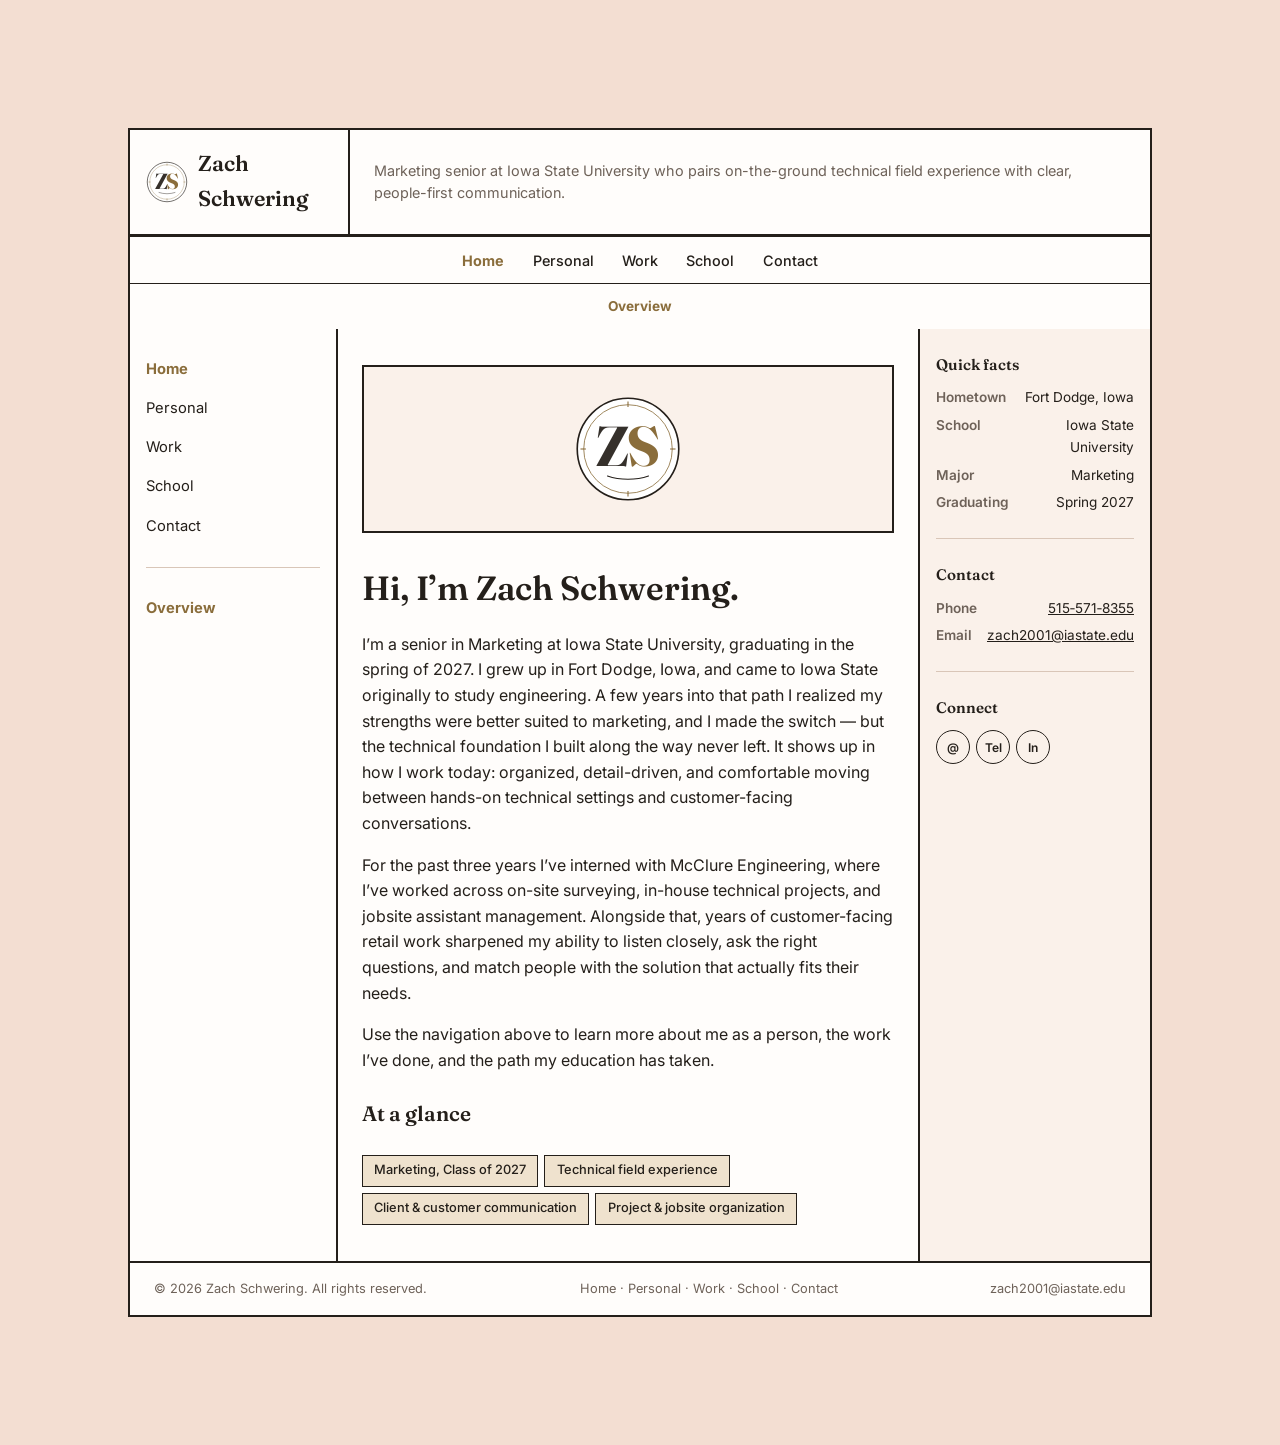
==== commit 92d8312c: "Update index.html" ====
--- a/index.html
+++ b/index.html
@@ -6,6 +6,9 @@
 <title>Zach Schwering</title>
 <meta name="description" content="Zach Schwering — Marketing senior at Iowa State University with hands-on technical field experience.">
 <link rel="icon" href="./assets/zs-monogram.svg" type="image/svg+xml">
+<link rel="preconnect" href="https://fonts.googleapis.com">
+<link rel="preconnect" href="https://fonts.gstatic.com" crossorigin>
+<link href="https://fonts.googleapis.com/css2?family=Fraunces:opsz,wght@9..144,500;9..144,600;9..144,700&family=Inter:wght@400;500;600;700&display=swap" rel="stylesheet">
 <link rel="stylesheet" href="./style.css">
 </head>
 <body>
@@ -14,7 +17,7 @@
   <div class="layout">
 
     <header class="site-header">
-      <div class="logo"><svg class="logo-mark" viewBox="0 0 200 200" role="img" aria-label="ZS monogram logo" xmlns="http://www.w3.org/2000/svg"><circle cx="100" cy="100" r="94" fill="#ffffff" stroke="#1a1a1a" stroke-width="3"/><circle cx="100" cy="100" r="82" fill="none" stroke="#8a6d3b" stroke-width="1.5"/><line x1="100" y1="12" x2="100" y2="22" stroke="#8a6d3b" stroke-width="2"/><line x1="100" y1="178" x2="100" y2="188" stroke="#8a6d3b" stroke-width="2"/><line x1="12" y1="100" x2="22" y2="100" stroke="#8a6d3b" stroke-width="2"/><line x1="178" y1="100" x2="188" y2="100" stroke="#8a6d3b" stroke-width="2"/><text x="72" y="132" font-family="Georgia, 'Times New Roman', serif" font-size="104" font-weight="700" fill="#1a1a1a" opacity="0.92" text-anchor="middle">Z</text><text x="128" y="132" font-family="Georgia, 'Times New Roman', serif" font-size="104" font-weight="700" fill="#8a6d3b" text-anchor="middle">S</text><path d="M62,150 C85,158 115,158 138,150" fill="none" stroke="#1a1a1a" stroke-width="2" stroke-linecap="round"/></svg> Zach Schwering</div>
+      <div class="logo"><svg class="logo-mark" viewBox="0 0 200 200" role="img" aria-label="ZS monogram logo" xmlns="http://www.w3.org/2000/svg"><circle cx="100" cy="100" r="94" fill="#ffffff" stroke="#241f1a" stroke-width="3"/><circle cx="100" cy="100" r="82" fill="none" stroke="#8a6d3b" stroke-width="1.5"/><line x1="100" y1="12" x2="100" y2="22" stroke="#8a6d3b" stroke-width="2"/><line x1="100" y1="178" x2="100" y2="188" stroke="#8a6d3b" stroke-width="2"/><line x1="12" y1="100" x2="22" y2="100" stroke="#8a6d3b" stroke-width="2"/><line x1="178" y1="100" x2="188" y2="100" stroke="#8a6d3b" stroke-width="2"/><text x="72" y="132" font-family="'Fraunces', Georgia, serif" font-size="104" font-weight="700" fill="#241f1a" opacity="0.92" text-anchor="middle">Z</text><text x="128" y="132" font-family="'Fraunces', Georgia, serif" font-size="104" font-weight="700" fill="#8a6d3b" text-anchor="middle">S</text><path d="M62,150 C85,158 115,158 138,150" fill="none" stroke="#241f1a" stroke-width="2" stroke-linecap="round"/></svg> Zach Schwering</div>
       <div class="info-graphic">
         Marketing senior at Iowa State University who pairs on-the-ground
         technical field experience with clear, people-first communication.
@@ -32,7 +35,7 @@
       </aside>
 
       <main class="main-content">
-        <div class="hero-image"><svg class="hero-mark" viewBox="0 0 200 200" role="img" aria-label="ZS monogram" xmlns="http://www.w3.org/2000/svg"><circle cx="100" cy="100" r="94" fill="#ffffff" stroke="#1a1a1a" stroke-width="3"/><circle cx="100" cy="100" r="82" fill="none" stroke="#8a6d3b" stroke-width="1.5"/><line x1="100" y1="12" x2="100" y2="22" stroke="#8a6d3b" stroke-width="2"/><line x1="100" y1="178" x2="100" y2="188" stroke="#8a6d3b" stroke-width="2"/><line x1="12" y1="100" x2="22" y2="100" stroke="#8a6d3b" stroke-width="2"/><line x1="178" y1="100" x2="188" y2="100" stroke="#8a6d3b" stroke-width="2"/><text x="72" y="132" font-family="Georgia, 'Times New Roman', serif" font-size="104" font-weight="700" fill="#1a1a1a" opacity="0.92" text-anchor="middle">Z</text><text x="128" y="132" font-family="Georgia, 'Times New Roman', serif" font-size="104" font-weight="700" fill="#8a6d3b" text-anchor="middle">S</text><path d="M62,150 C85,158 115,158 138,150" fill="none" stroke="#1a1a1a" stroke-width="2" stroke-linecap="round"/></svg></div>
+        <div class="hero-image"><svg class="hero-mark" viewBox="0 0 200 200" role="img" aria-label="ZS monogram" xmlns="http://www.w3.org/2000/svg"><circle cx="100" cy="100" r="94" fill="#ffffff" stroke="#241f1a" stroke-width="3"/><circle cx="100" cy="100" r="82" fill="none" stroke="#8a6d3b" stroke-width="1.5"/><line x1="100" y1="12" x2="100" y2="22" stroke="#8a6d3b" stroke-width="2"/><line x1="100" y1="178" x2="100" y2="188" stroke="#8a6d3b" stroke-width="2"/><line x1="12" y1="100" x2="22" y2="100" stroke="#8a6d3b" stroke-width="2"/><line x1="178" y1="100" x2="188" y2="100" stroke="#8a6d3b" stroke-width="2"/><text x="72" y="132" font-family="'Fraunces', Georgia, serif" font-size="104" font-weight="700" fill="#241f1a" opacity="0.92" text-anchor="middle">Z</text><text x="128" y="132" font-family="'Fraunces', Georgia, serif" font-size="104" font-weight="700" fill="#8a6d3b" text-anchor="middle">S</text><path d="M62,150 C85,158 115,158 138,150" fill="none" stroke="#241f1a" stroke-width="2" stroke-linecap="round"/></svg></div>
 
         <h1>Hi, I&rsquo;m Zach Schwering.</h1>
         <p>
--- a/style.css
+++ b/style.css
@@ -1,24 +1,40 @@
 /* =========================================================
-   Wireframe-style layout
-   - Faded salmon page background
-   - 10% margin on every edge (the "body or background area")
+   Wireframe-style layout — refined pass
+   - Faded salmon page background, 10% margin on every edge
    - Boxed layout matching: logo/infographic header, primary +
      secondary nav bars, left nav rail, hero + main content,
      right "sticky content" rail, footer
+   - One consistent bronze accent thread ties the monogram,
+     hovers, and small structural marks together
    ========================================================= */
 
 :root {
-  --salmon-bg: #f2d9d0;       /* faded salmon page background */
-  --panel-bg: #ffffff;        /* content boxes */
-  --line: #1a1a1a;            /* wireframe-style black rules */
-  --line-soft: #4a4a4a;
-  --text: #1f1f1f;
-  --text-muted: #555555;
-  --sticky-bg: #faf3f0;
-
+  /* Palette */
+  --salmon-bg: #f3ded2;       /* faded salmon page background */
+  --panel-bg: #fffdfb;        /* warm paper white, content boxes */
+  --sticky-bg: #faf1ea;       /* slightly warmer panel for the side rail */
+  --ink: #241f1a;             /* warm near-black — structure + body text */
+  --ink-soft: #6e6259;        /* muted secondary text */
+  --rule-soft: #d9c6b8;       /* hairline dividers */
+  --accent: #8a6d3b;          /* the one accent color — bronze, from the monogram */
+  --accent-soft: #efe2ce;     /* tinted accent background for chips/tags */
+  --on-accent: #fffdfb;       /* text color on top of a filled accent */
+
+  /* Type */
+  --font-display: "Fraunces", Georgia, "Times New Roman", serif;
+  --font-body: "Inter", -apple-system, BlinkMacSystemFont, "Segoe UI", sans-serif;
+
+  /* Layout */
   --edge-margin: 10%;         /* margin on each edge, as requested */
-  --header-h-logo: 110px;
-  --nav-h: 34px;
+  --header-h-logo: 104px;
+  --nav-h: 38px;
+
+  /* Spacing scale */
+  --sp-1: 0.375rem;
+  --sp-2: 0.625rem;
+  --sp-3: 1rem;
+  --sp-4: 1.5rem;
+  --sp-5: 2.25rem;
 }
 
 * {
@@ -32,25 +48,26 @@
 
 body {
   background-color: var(--salmon-bg);
-  color: var(--text);
-  font-family: "Helvetica Neue", Arial, sans-serif;
-  line-height: 1.5;
+  color: var(--ink);
+  font-family: var(--font-body);
+  font-size: 16px;
+  line-height: 1.6;
   min-height: 100vh;
-}
-
-/* ---------------------------------------------------------
-   Outer frame: 10% margin on every edge. Everything the
-   wireframe labelled "Body or background area" is simply
-   the visible --salmon-bg showing through this margin.
+  -webkit-font-smoothing: antialiased;
+}
+
+/* ---------------------------------------------------------
+   Outer frame: 10% margin on every edge. The salmon
+   background showing through this margin is the wireframe's
+   original "body or background area."
    --------------------------------------------------------- */
 .page-frame {
   margin: var(--edge-margin);
   min-height: 80vh;
 }
 
-/* The bordered wireframe box itself */
 .layout {
-  border: 2px solid var(--line);
+  border: 2px solid var(--ink);
   background: var(--panel-bg);
   display: flex;
   flex-direction: column;
@@ -63,79 +80,93 @@
    --------------------------------------------------------- */
 .site-header {
   display: grid;
-  grid-template-columns: 240px 1fr;
-  border-bottom: 2px solid var(--line);
+  grid-template-columns: 220px 1fr;
+  border-bottom: 2px solid var(--ink);
 }
 
 .logo {
   display: flex;
   align-items: center;
   justify-content: center;
-  gap: 0.6rem;
-  border-right: 2px solid var(--line);
-  font-size: 1.6rem;
-  font-weight: 700;
-  letter-spacing: 0.02em;
+  gap: var(--sp-2);
+  border-right: 2px solid var(--ink);
+  font-family: var(--font-display);
+  font-size: 1.35rem;
+  font-weight: 600;
   min-height: var(--header-h-logo);
-  padding: 0.5rem 1rem;
-}
-
-.logo img {
-  width: 48px;
-  height: 48px;
+  padding: var(--sp-2) var(--sp-3);
+}
+
+.logo-mark {
+  width: 42px;
+  height: 42px;
   flex: none;
 }
 
 .info-graphic {
   display: flex;
   align-items: center;
-  padding: 0.75rem 1rem;
+  padding: var(--sp-3) var(--sp-4);
   font-size: 0.9rem;
-  color: var(--text-muted);
+  color: var(--ink-soft);
+  line-height: 1.55;
 }
 
 .primary-nav,
 .secondary-nav {
-  border-top: 1px solid var(--line);
+  border-top: 1px solid var(--ink);
   min-height: var(--nav-h);
+  display: flex;
+  align-items: center;
 }
 
 .primary-nav ul,
 .secondary-nav ul {
   list-style: none;
   margin: 0;
-  padding: 0;
+  padding: var(--sp-1) var(--sp-3);
   display: flex;
   justify-content: center;
-  gap: 1.5rem;
+  gap: var(--sp-1);
   flex-wrap: wrap;
+  width: 100%;
 }
 
 .primary-nav a,
 .secondary-nav a {
   display: block;
-  padding: 0.4rem 0.25rem;
-  color: var(--text);
+  padding: 0.35rem 0.7rem;
+  color: var(--ink);
   text-decoration: none;
   font-size: 0.9rem;
+  font-weight: 500;
+  border-radius: 3px;
+  transition: background-color 0.15s ease, color 0.15s ease;
 }
 
 .primary-nav a:hover,
 .secondary-nav a:hover,
 .primary-nav a:focus-visible,
 .secondary-nav a:focus-visible {
-  text-decoration: underline;
+  background-color: var(--accent);
+  color: var(--on-accent);
+  outline: none;
 }
 
 .primary-nav a[aria-current="page"],
 .secondary-nav a[aria-current="page"] {
   font-weight: 700;
-  text-decoration: underline;
+  color: var(--accent);
 }
 
 .secondary-nav {
   font-size: 0.85rem;
-  color: var(--text-muted);
+  color: var(--ink-soft);
+}
+
+.secondary-nav a {
+  font-weight: 400;
+  font-size: 0.85rem;
 }
 
 /* ---------------------------------------------------------
@@ -143,22 +174,19 @@
    --------------------------------------------------------- */
 .content-row {
   display: grid;
-  grid-template-columns: 200px 1fr 220px;
+  grid-template-columns: 208px 1fr 232px;
   flex: 1;
 }
 
 .nav-rail {
-  border-right: 2px solid var(--line);
-  padding: 1.25rem 1rem;
-}
-
-.nav-rail h2 {
-  font-size: 1rem;
-  margin: 0 0 0.5rem;
+  border-right: 2px solid var(--ink);
+  padding: var(--sp-4) var(--sp-3);
 }
 
 .nav-rail nav + nav {
-  margin-top: 1.5rem;
+  margin-top: var(--sp-4);
+  padding-top: var(--sp-4);
+  border-top: 1px solid var(--rule-soft);
 }
 
 .nav-rail ul {
@@ -168,71 +196,102 @@
 }
 
 .nav-rail li + li {
-  margin-top: 0.4rem;
+  margin-top: var(--sp-1);
 }
 
 .nav-rail a {
-  color: var(--text);
+  display: block;
+  padding: 0.3rem 0.4rem;
+  margin: 0 -0.4rem;
+  border-radius: 3px;
+  color: var(--ink);
   text-decoration: none;
+  font-size: 0.92rem;
+  transition: background-color 0.15s ease, color 0.15s ease;
 }
 
 .nav-rail a:hover,
 .nav-rail a:focus-visible {
-  text-decoration: underline;
+  background-color: var(--accent-soft);
+  color: var(--accent);
+  outline: none;
 }
 
 .nav-rail a[aria-current="page"] {
   font-weight: 700;
+  color: var(--accent);
 }
 
 /* Main content column */
 .main-content {
-  padding: 1.5rem;
+  padding: var(--sp-5) var(--sp-4);
   min-width: 0; /* allow grid child to shrink */
 }
 
 .hero-image {
-  border: 2px solid var(--line);
-  min-height: 160px;
+  border: 2px solid var(--ink);
+  min-height: 168px;
   display: flex;
   align-items: center;
   justify-content: center;
-  color: var(--text-muted);
-  margin-bottom: 1.5rem;
+  margin-bottom: var(--sp-5);
   overflow: hidden;
   background: var(--sticky-bg);
 }
 
-.hero-image img {
-  width: 120px;
-  height: 120px;
-  object-fit: contain;
+.hero-mark {
+  width: 108px;
+  height: 108px;
 }
 
 .main-content h1 {
-  font-size: 1.5rem;
-  margin: 0 0 0.75rem;
+  font-family: var(--font-display);
+  font-size: 2.1rem;
+  font-weight: 600;
+  line-height: 1.15;
+  margin: 0 0 var(--sp-4);
 }
 
 .main-content p {
-  max-width: 65ch;
-  color: var(--text);
-}
-
-/* Right sticky rail: news, adverts, offers, site info, social */
+  max-width: 62ch;
+  color: var(--ink);
+  margin: 0 0 var(--sp-3);
+}
+
+.main-content h2 {
+  font-family: var(--font-display);
+  font-size: 1.3rem;
+  font-weight: 600;
+  margin: var(--sp-5) 0 var(--sp-2);
+  padding-top: var(--sp-4);
+  border-top: 1px solid var(--rule-soft);
+}
+
+.main-content h2:first-of-type {
+  border-top: none;
+  padding-top: 0;
+  margin-top: var(--sp-4);
+}
+
+/* Right sticky rail: contact, quick facts, connect */
 .sticky-rail {
-  border-left: 2px solid var(--line);
+  border-left: 2px solid var(--ink);
   background: var(--sticky-bg);
-  padding: 1.25rem 1rem;
+  padding: var(--sp-4) var(--sp-3);
 }
 
 .sticky-rail section + section {
-  margin-top: 1.5rem;
+  margin-top: var(--sp-4);
+  padding-top: var(--sp-4);
+  border-top: 1px solid var(--rule-soft);
 }
 
 .sticky-rail h2 {
+  font-family: var(--font-display);
   font-size: 0.95rem;
-  margin: 0 0 0.5rem;
+  font-weight: 600;
+  margin: 0 0 var(--sp-2);
+  color: var(--ink);
 }
 
 .sticky-rail ul {
@@ -243,41 +302,55 @@
 }
 
 .sticky-rail li + li {
-  margin-top: 0.35rem;
+  margin-top: var(--sp-1);
+}
+
+.sticky-rail a {
+  color: var(--ink);
 }
 
 .social-icons {
   display: flex;
-  gap: 0.5rem;
+  gap: var(--sp-1);
   flex-wrap: wrap;
 }
 
 .social-icons a {
-  width: 32px;
-  height: 32px;
-  border: 1px solid var(--line);
+  width: 34px;
+  height: 34px;
+  border: 1px solid var(--ink);
   border-radius: 50%;
   display: flex;
   align-items: center;
   justify-content: center;
   font-size: 0.75rem;
-  color: var(--text);
+  font-weight: 600;
+  color: var(--ink);
   text-decoration: none;
+  transition: background-color 0.15s ease, color 0.15s ease, border-color 0.15s ease;
+}
+
+.social-icons a:hover,
+.social-icons a:focus-visible {
+  background-color: var(--accent);
+  border-color: var(--accent);
+  color: var(--on-accent);
+  outline: none;
 }
 
 /* Quick facts / contact list used in the sticky rail */
 .fact-list {
   display: grid;
   grid-template-columns: auto 1fr;
-  column-gap: 0.5rem;
-  row-gap: 0.4rem;
+  column-gap: var(--sp-2);
+  row-gap: var(--sp-1);
   margin: 0;
   padding: 0;
   font-size: 0.85rem;
 }
 
 .fact-list dt {
-  color: var(--text-muted);
+  color: var(--ink-soft);
   font-weight: 600;
   margin: 0;
 }
@@ -288,80 +361,99 @@
 }
 
 .fact-list a {
-  color: var(--text);
+  color: var(--ink);
+}
+
+.fact-list a:hover,
+.fact-list a:focus-visible {
+  color: var(--accent);
 }
 
 /* Skill / strength tags */
 .tag-list {
   display: flex;
   flex-wrap: wrap;
-  gap: 0.5rem;
+  gap: var(--sp-1);
   list-style: none;
-  margin: 1rem 0 0;
+  margin: var(--sp-4) 0 0;
   padding: 0;
 }
 
 .tag-list li {
-  border: 1px solid var(--line);
-  padding: 0.25rem 0.6rem;
+  border: 1px solid var(--ink);
+  padding: 0.3rem 0.7rem;
   font-size: 0.8rem;
-  background: var(--sticky-bg);
-}
-
-/* Simple section heading rule used within main content */
-.main-content h2 {
-  font-size: 1.15rem;
-  margin: 1.75rem 0 0.5rem;
-  padding-top: 0.75rem;
-  border-top: 1px solid var(--line-soft);
-}
-
-.main-content h2:first-of-type {
-  border-top: none;
-  padding-top: 0;
-}
-
+  font-weight: 500;
+  background: var(--accent-soft);
+  color: var(--ink);
+}
+
+/* Work timeline — a genuine sequence, so it earns a marker */
 .timeline {
   margin: 0;
   padding: 0;
   list-style: none;
+  border-left: 2px solid var(--accent);
 }
 
 .timeline li {
-  padding: 0.6rem 0;
-  border-bottom: 1px solid var(--line-soft);
+  position: relative;
+  padding: 0 0 var(--sp-4) var(--sp-4);
+}
+
+.timeline li::before {
+  content: "";
+  position: absolute;
+  left: -6px;
+  top: 0.3rem;
+  width: 10px;
+  height: 10px;
+  border-radius: 50%;
+  background: var(--accent);
+  border: 2px solid var(--panel-bg);
 }
 
 .timeline li:last-child {
-  border-bottom: none;
+  padding-bottom: 0;
 }
 
 .timeline .role {
+  display: block;
   font-weight: 700;
+  color: var(--ink);
 }
 
 .timeline .meta {
   display: block;
+  font-size: 0.88rem;
+  color: var(--ink-soft);
+  margin-top: 0.15rem;
+}
+
+/* ---------------------------------------------------------
+   Footer
+   --------------------------------------------------------- */
+.site-footer {
+  border-top: 2px solid var(--ink);
+  padding: var(--sp-3) var(--sp-4);
   font-size: 0.8rem;
-  color: var(--text-muted);
-}
-
-/* ---------------------------------------------------------
-   Footer
-   --------------------------------------------------------- */
-.site-footer {
-  border-top: 2px solid var(--line);
-  padding: 0.9rem 1.25rem;
-  font-size: 0.8rem;
-  color: var(--text-muted);
+  color: var(--ink-soft);
   display: flex;
   justify-content: space-between;
   flex-wrap: wrap;
-  gap: 0.5rem;
+  gap: var(--sp-2);
 }
 
 .site-footer a {
-  color: var(--text-muted);
+  color: var(--ink-soft);
+  text-decoration: none;
+  transition: color 0.15s ease;
+}
+
+.site-footer a:hover,
+.site-footer a:focus-visible {
+  color: var(--accent);
+  text-decoration: underline;
 }
 
 /* ---------------------------------------------------------
@@ -369,11 +461,40 @@
    --------------------------------------------------------- */
 .nav-toggle {
   display: none;
-  border: 1px solid var(--line);
+  border: 1px solid var(--ink);
   background: var(--panel-bg);
-  padding: 0.4rem 0.75rem;
-  font-size: 0.9rem;
+  color: var(--ink);
+  padding: 0.35rem 0.9rem;
+  font-size: 0.85rem;
+  font-family: var(--font-body);
   cursor: pointer;
+  transition: background-color 0.15s ease, color 0.15s ease;
+}
+
+.nav-toggle:hover,
+.nav-toggle:focus-visible {
+  background-color: var(--accent);
+  border-color: var(--accent);
+  color: var(--on-accent);
+  outline: none;
+}
+
+/* ---------------------------------------------------------
+   Embedded Google Form
+   --------------------------------------------------------- */
+.form-embed {
+  border: 2px solid var(--ink);
+  background: var(--sticky-bg);
+  padding: var(--sp-3);
+  margin: var(--sp-4) 0;
+}
+
+.form-embed iframe {
+  width: 100%;
+  min-height: 900px;
+  border: 1px solid var(--rule-soft);
+  background: #ffffff;
+  display: block;
 }
 
 /* ---------------------------------------------------------
@@ -394,7 +515,7 @@
   .sticky-rail {
     border-right: none;
     border-left: none;
-    border-top: 2px solid var(--line);
+    border-top: 2px solid var(--ink);
   }
 
   .site-header {
@@ -403,7 +524,11 @@
 
   .logo {
     border-right: none;
-    border-bottom: 2px solid var(--line);
+    border-bottom: 2px solid var(--ink);
+  }
+
+  .main-content h1 {
+    font-size: 1.7rem;
   }
 
   .nav-toggle {
@@ -416,7 +541,7 @@
     display: none;
     flex-direction: column;
     align-items: center;
-    padding: 0.5rem 0;
+    padding: var(--sp-2) 0;
   }
 
   .primary-nav.is-open ul,
